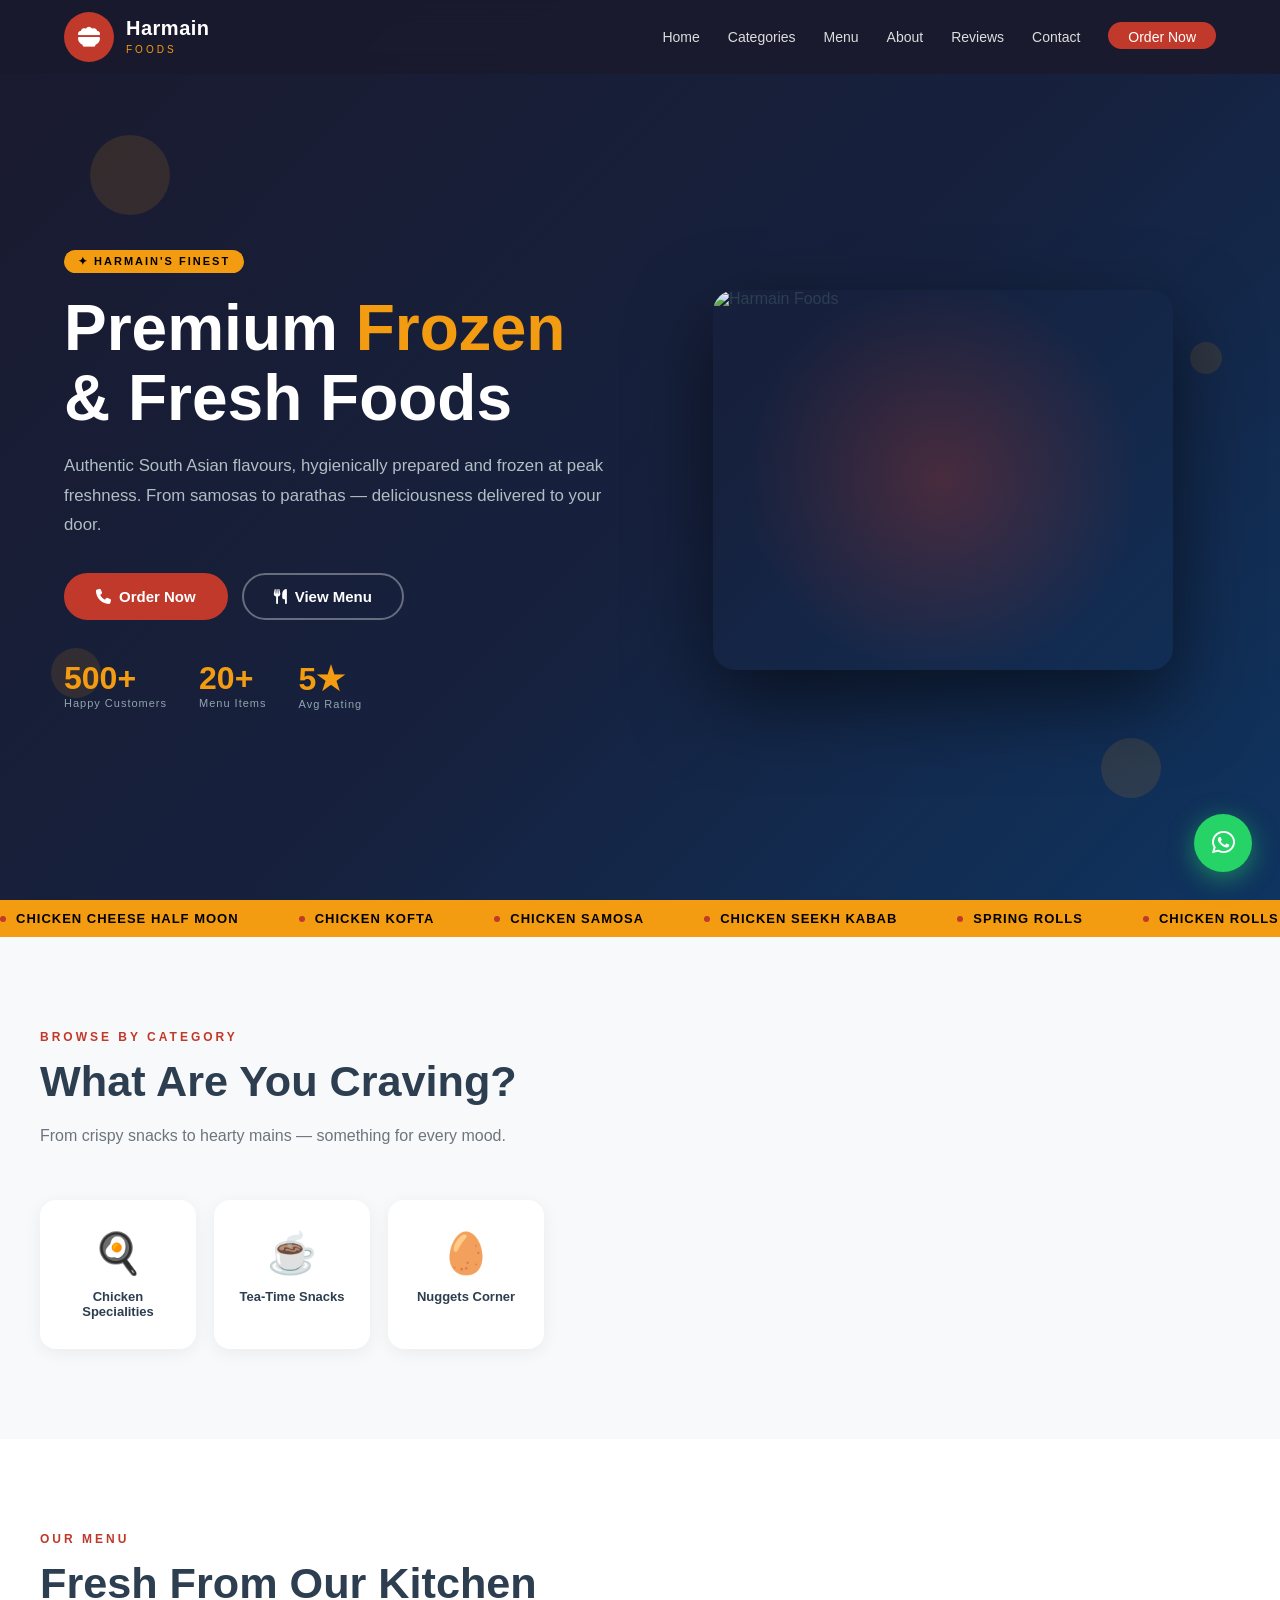
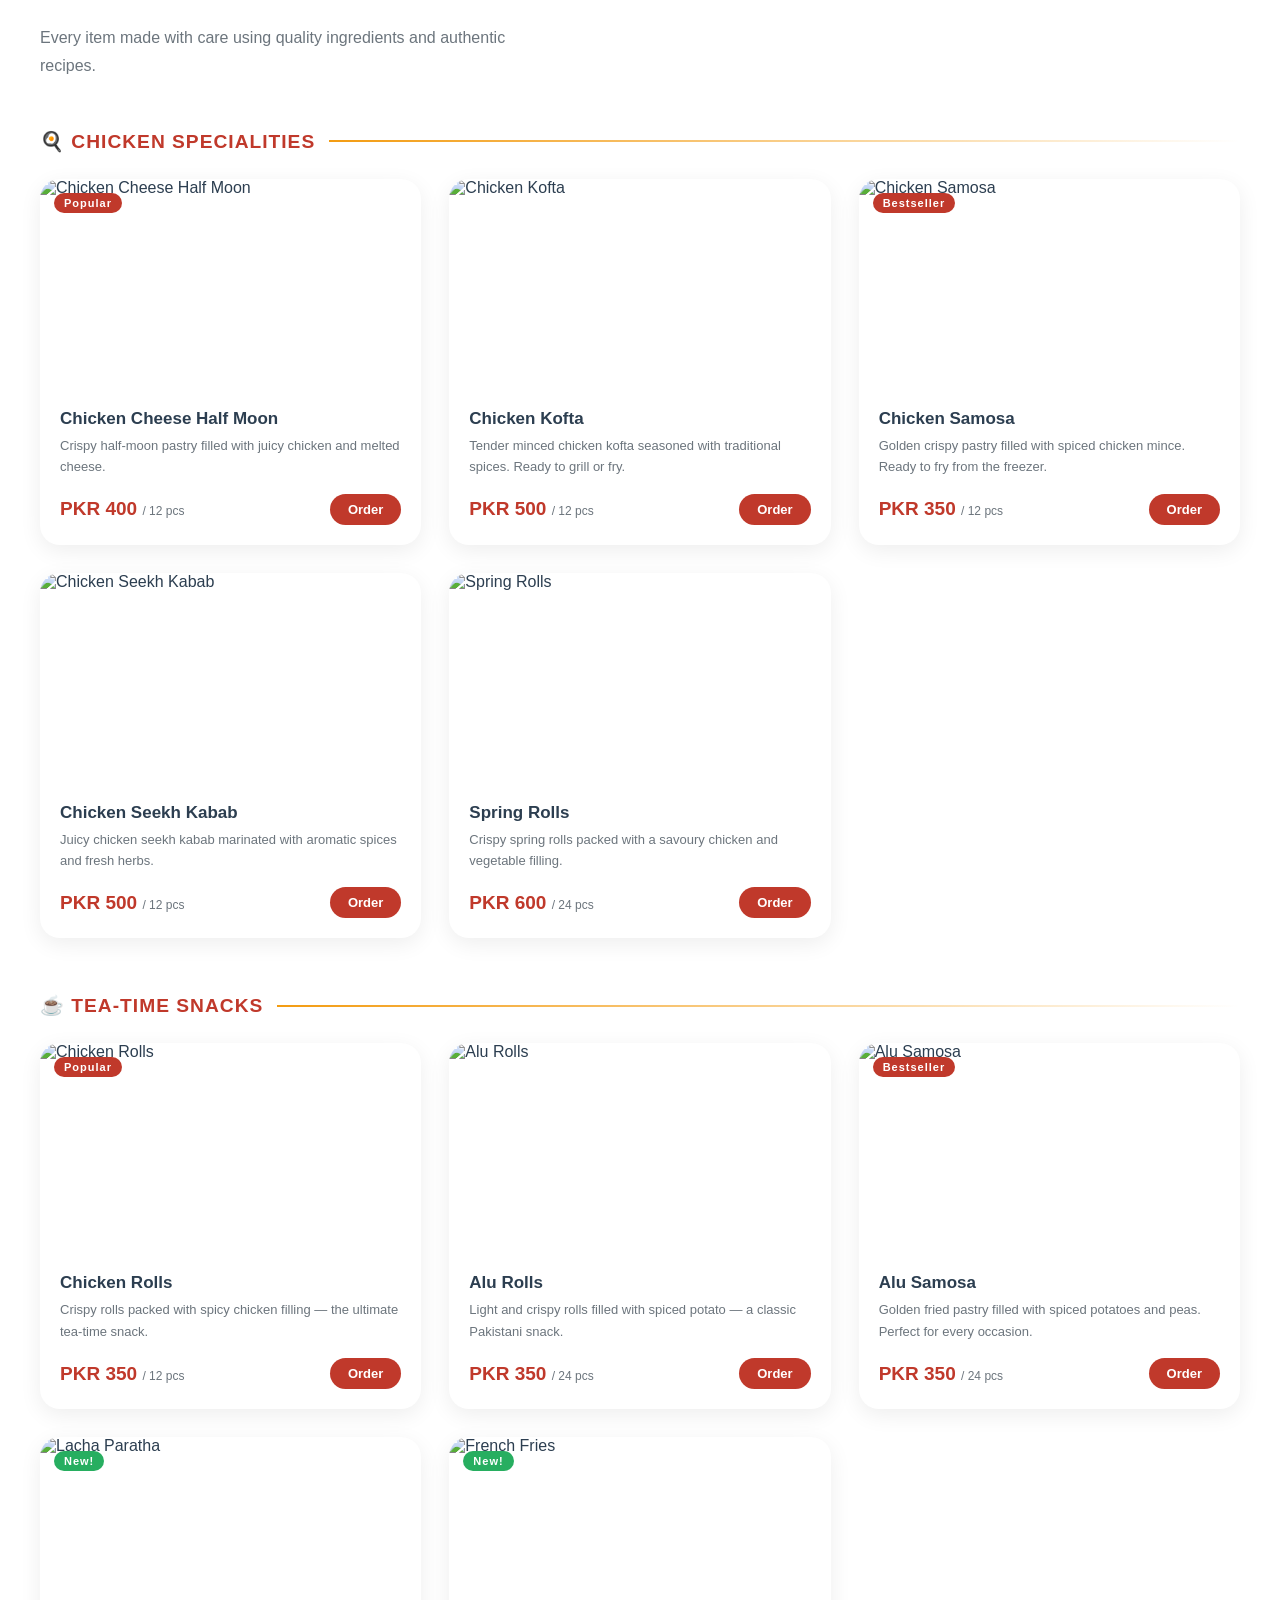
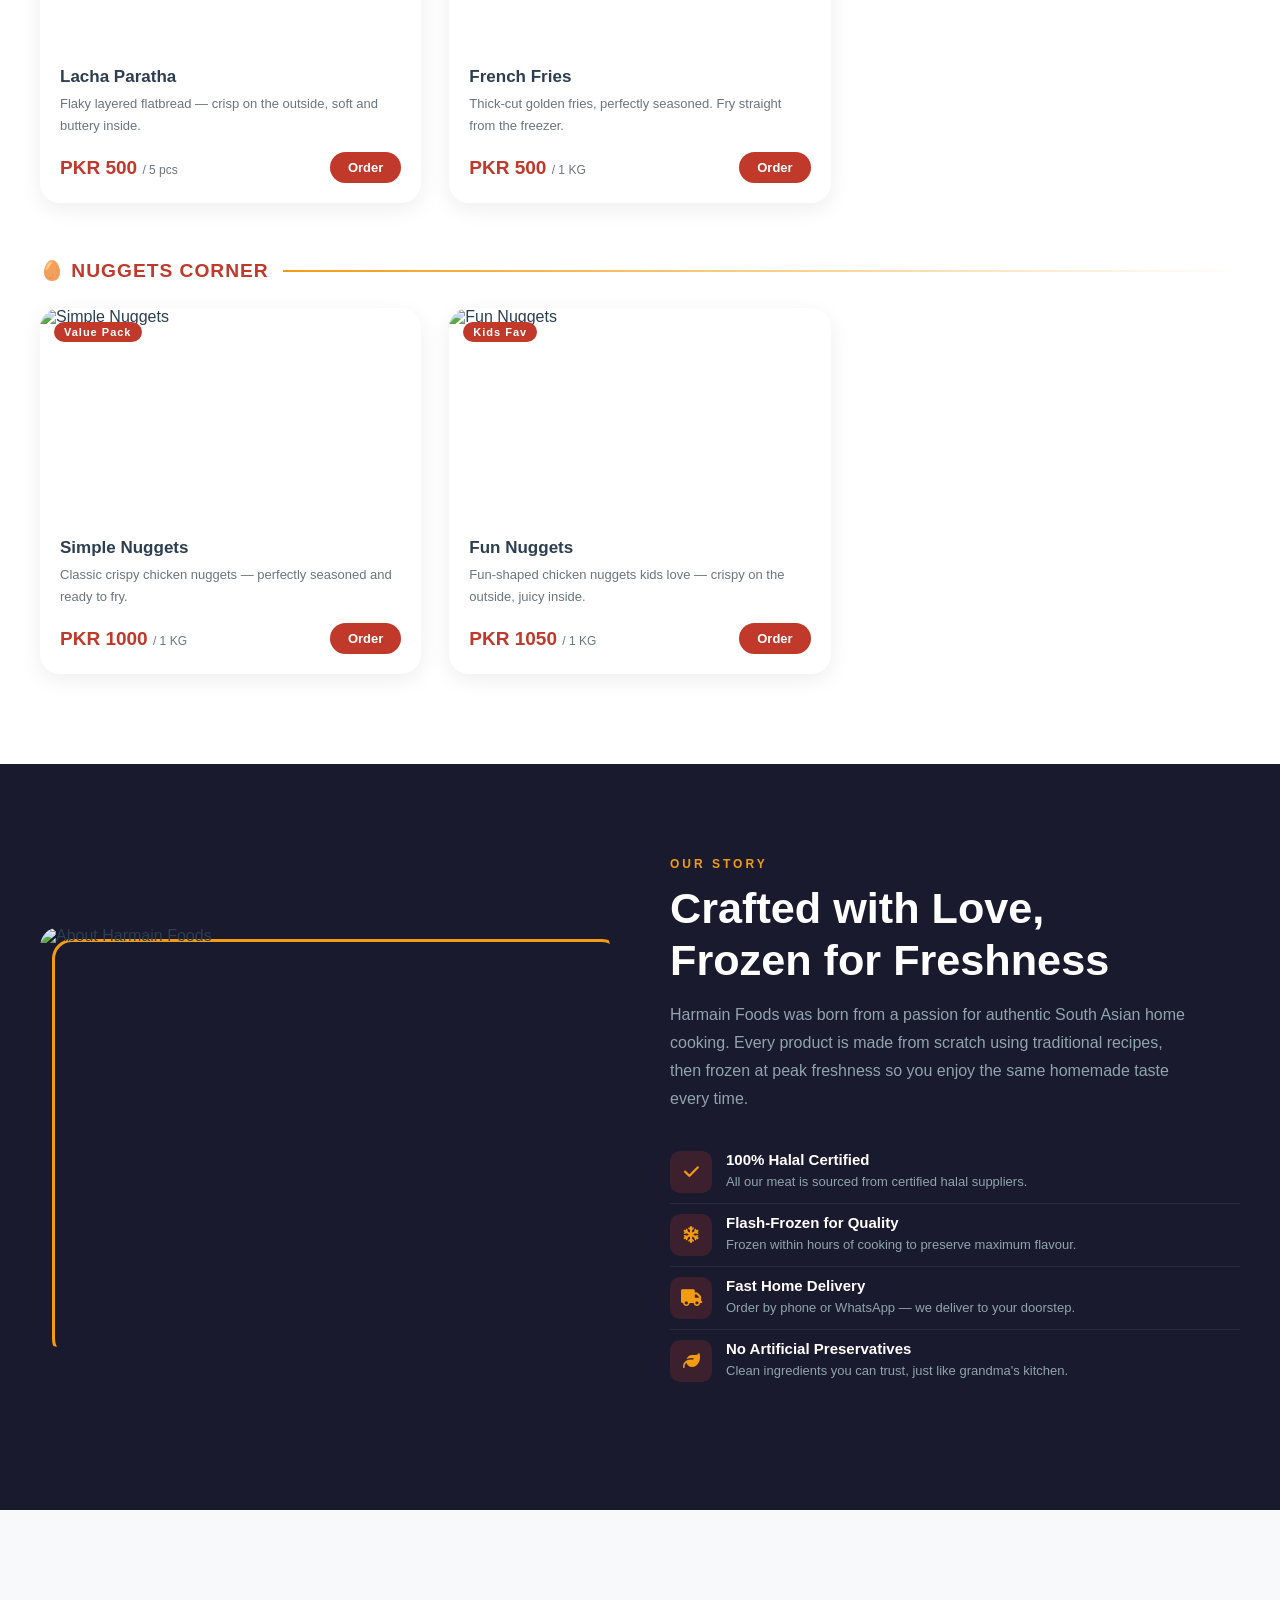
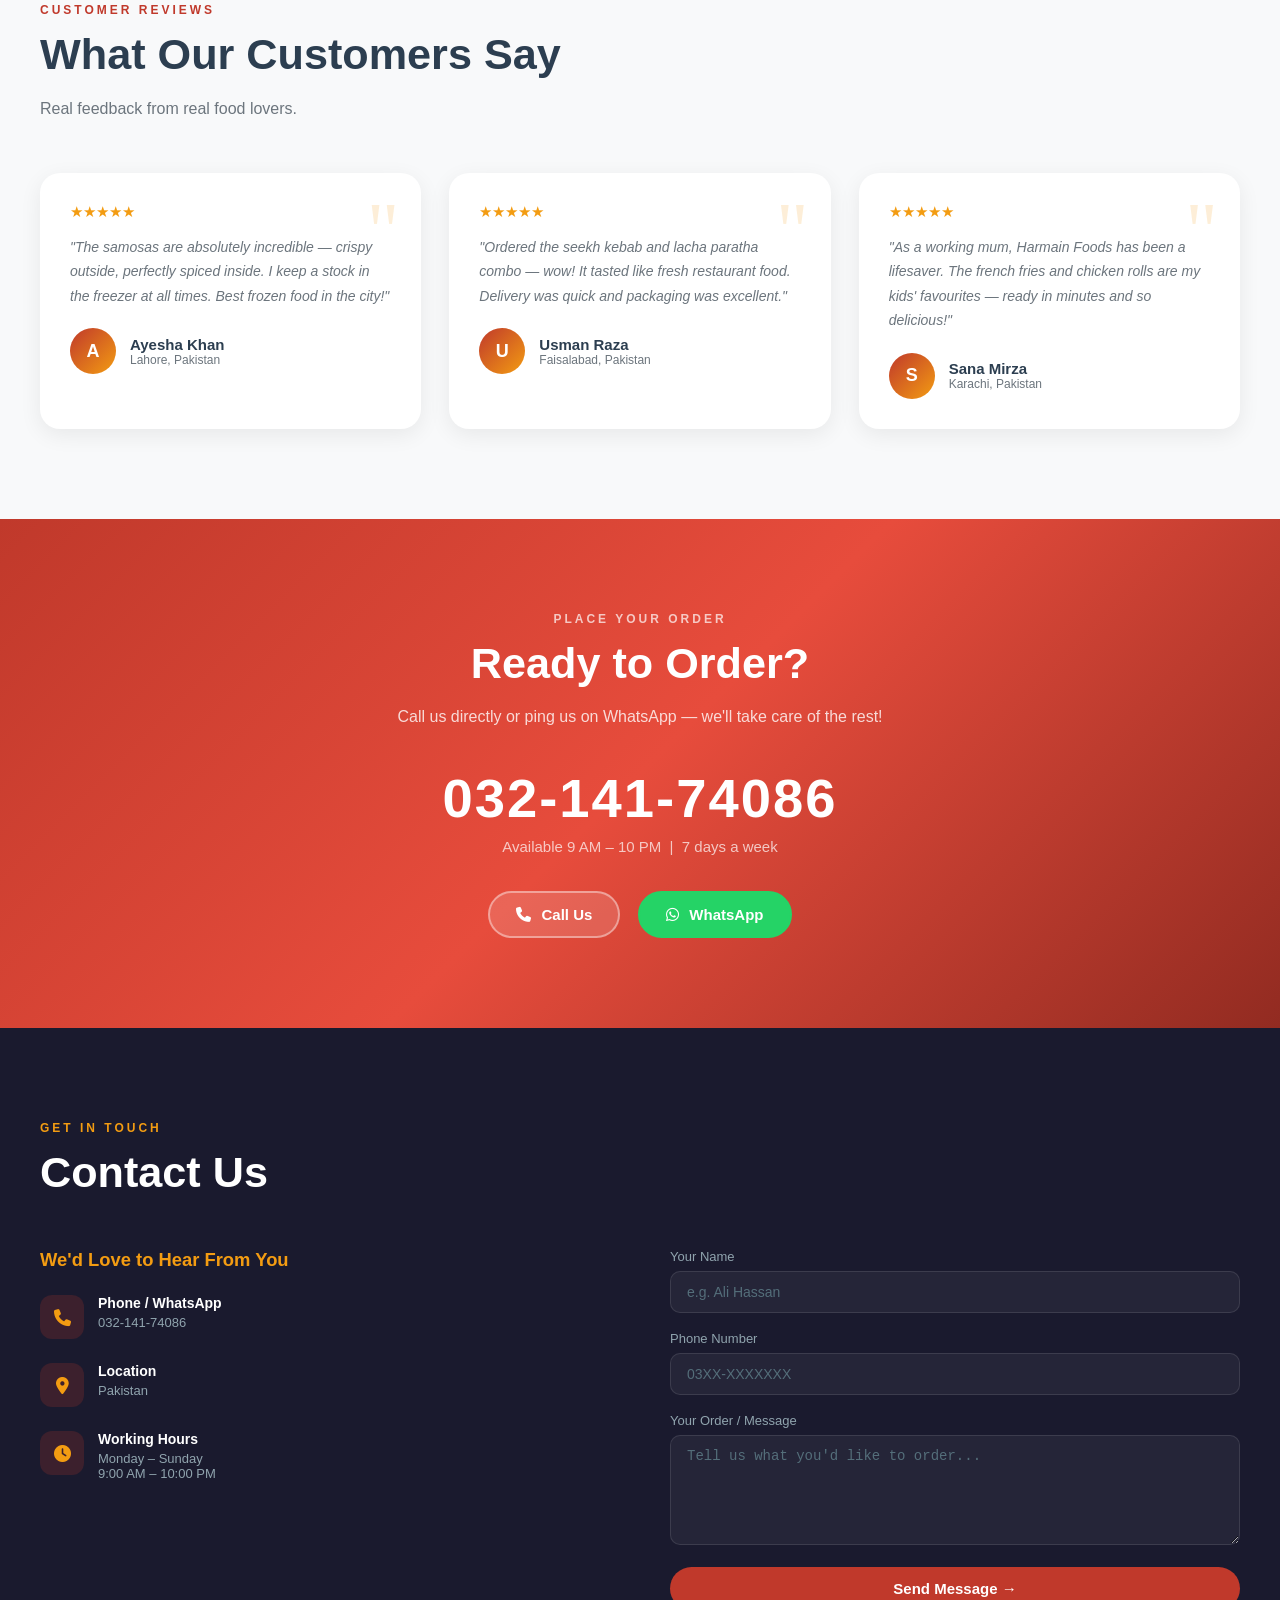
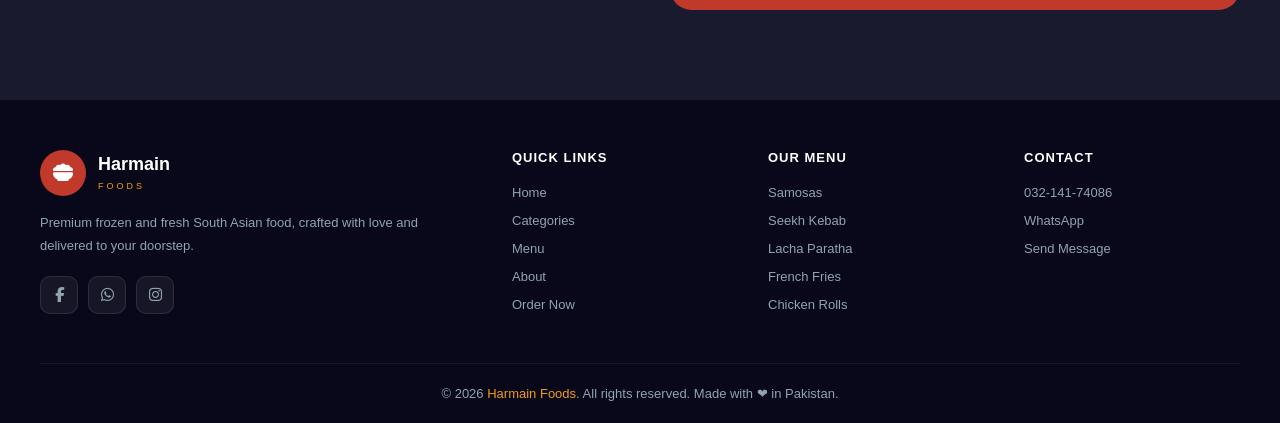
==== index-standalone.html @ 0fadd717 "Update images for Simple Nuggets, Fun Nuggets, and Lacha Paratha Each item now has a distinct photo;" ====
<!DOCTYPE html>
<html lang="en">
<head>
  <meta charset="UTF-8" />
  <meta name="viewport" content="width=device-width, initial-scale=1.0" />
  <title>Harmain Foods – Frozen &amp; Fresh Delights</title>
  <link rel="stylesheet" href="https://cdnjs.cloudflare.com/ajax/libs/font-awesome/6.5.0/css/all.min.css" />
  <style>
    :root {
      --red:    #c0392b;
      --red-dk: #922b21;
      --gold:   #f39c12;
      --dark:   #1a1a2e;
      --light:  #f8f9fa;
      --text:   #2c3e50;
      --muted:  #6c757d;
    }
    *, *::before, *::after { box-sizing: border-box; margin: 0; padding: 0; }
    html { scroll-behavior: smooth; }
    body { font-family: 'Segoe UI', Arial, sans-serif; color: var(--text); background: #fff; }
    img  { max-width: 100%; display: block; }
    a    { text-decoration: none; transition: color .3s; }

    /* NAVBAR */
    .navbar {
      position: fixed; top: 0; left: 0; width: 100%; z-index: 1000;
      background: rgba(26,26,46,.97); backdrop-filter: blur(10px);
      padding: 12px 0; transition: box-shadow .4s;
    }
    .navbar.scrolled { box-shadow: 0 4px 20px rgba(0,0,0,.5); }
    .navbar-inner {
      max-width: 1200px; margin: 0 auto;
      display: flex; align-items: center; justify-content: space-between; padding: 0 24px;
    }
    .nav-logo { display:flex; align-items:center; gap:12px; }
    .nav-logo-icon {
      width:50px; height:50px; background:var(--red); border-radius:50%;
      display:flex; align-items:center; justify-content:center;
      font-size:22px; color:#fff; flex-shrink:0;
    }
    .nav-logo-text { line-height:1.1; }
    .nav-logo-text strong { display:block; font-size:20px; font-weight:900; color:#fff; letter-spacing:.5px; }
    .nav-logo-text span   { font-size:10px; color:var(--gold); letter-spacing:3px; text-transform:uppercase; }
    .nav-links { display:flex; gap:28px; list-style:none; }
    .nav-links a { color:#ddd; font-size:14px; font-weight:500; padding-bottom:4px; border-bottom:2px solid transparent; }
    .nav-links a:hover { color:var(--gold); border-color:var(--gold); }
    .nav-cta { background:var(--red)!important; color:#fff!important; padding:7px 20px; border-radius:25px; border-bottom:none!important; }
    .nav-cta:hover { background:var(--red-dk)!important; }
    .nav-toggle { display:none; background:none; border:none; cursor:pointer; }
    .nav-toggle span { display:block; width:26px; height:3px; background:#fff; margin:5px 0; border-radius:2px; }

    /* HERO */
    .hero {
      min-height:100vh;
      background:linear-gradient(135deg,#1a1a2e 0%,#16213e 55%,#0f3460 100%);
      display:flex; align-items:center; position:relative; overflow:hidden;
    }
    .hero-bg {
      position:absolute; inset:0;
      background:url('https://images.unsplash.com/photo-1567620905732-2d1ec7ab7445?w=1600') center/cover no-repeat;
      opacity:.08;
    }
    .particle {
      position:absolute; border-radius:50%; background:var(--gold); opacity:.12;
      animation:float 6s ease-in-out infinite;
    }
    @keyframes float { 0%,100%{transform:translateY(0) scale(1)} 50%{transform:translateY(-28px) scale(1.1)} }
    .hero-content {
      max-width:1200px; margin:0 auto; padding:130px 24px 70px;
      display:grid; grid-template-columns:1fr 1fr; gap:60px; align-items:center;
      position:relative; z-index:1;
    }
    .hero-badge {
      display:inline-block; background:var(--gold); color:#000;
      font-size:11px; font-weight:800; letter-spacing:2px;
      padding:5px 14px; border-radius:20px; margin-bottom:20px; text-transform:uppercase;
    }
    .hero-title { font-size:clamp(2.4rem,5vw,4rem); font-weight:900; line-height:1.1; color:#fff; margin-bottom:18px; }
    .hero-title span { color:var(--gold); }
    .hero-sub  { font-size:1.05rem; color:#b0bec5; line-height:1.75; margin-bottom:34px; }
    .hero-actions { display:flex; gap:14px; flex-wrap:wrap; }
    .btn-red {
      background:var(--red); color:#fff; padding:13px 30px; border-radius:50px;
      font-size:15px; font-weight:700; border:2px solid var(--red);
      display:inline-flex; align-items:center; gap:8px;
      transition:background .3s,transform .2s,box-shadow .3s;
    }
    .btn-red:hover { background:var(--red-dk); border-color:var(--red-dk); transform:translateY(-2px); box-shadow:0 8px 24px rgba(192,57,43,.4); color:#fff; }
    .btn-outline {
      background:transparent; color:#fff; padding:13px 30px; border-radius:50px;
      font-size:15px; font-weight:700; border:2px solid rgba(255,255,255,.35);
      display:inline-flex; align-items:center; gap:8px;
      transition:border-color .3s,background .3s,transform .2s;
    }
    .btn-outline:hover { border-color:var(--gold); color:var(--gold); background:rgba(243,156,18,.08); transform:translateY(-2px); }
    .hero-stats { display:flex; gap:32px; margin-top:40px; }
    .stat-num   { font-size:2rem; font-weight:900; color:var(--gold); }
    .stat-label { font-size:11px; color:#90a4ae; letter-spacing:1px; }
    .hero-img-wrap { position:relative; display:flex; align-items:center; justify-content:center; }
    .hero-img-wrap::before {
      content:''; position:absolute; width:400px; height:400px; border-radius:50%;
      background:radial-gradient(circle,rgba(192,57,43,.3) 0%,transparent 70%);
    }
    .hero-img {
      width:100%; max-width:460px; border-radius:22px;
      box-shadow:0 30px 80px rgba(0,0,0,.55);
      animation:heroFloat 4s ease-in-out infinite; object-fit:cover; height:380px;
    }
    @keyframes heroFloat { 0%,100%{transform:translateY(0)} 50%{transform:translateY(-14px)} }

    /* TICKER */
    .ticker { background:var(--gold); overflow:hidden; padding:11px 0; }
    .ticker-track {
      display:flex; gap:60px; white-space:nowrap;
      animation:ticker 24s linear infinite;
    }
    @keyframes ticker { from{transform:translateX(0)} to{transform:translateX(-50%)} }
    .ticker-item { font-size:13px; font-weight:800; color:#000; letter-spacing:1px; text-transform:uppercase; display:flex; align-items:center; gap:10px; }
    .ticker-dot  { width:6px; height:6px; background:var(--red); border-radius:50%; flex-shrink:0; }

    /* SECTIONS */
    section { padding:90px 24px; }
    .section-inner { max-width:1200px; margin:0 auto; }
    .section-tag {
      display:inline-block; color:var(--red); font-size:12px; font-weight:800;
      letter-spacing:3px; text-transform:uppercase; margin-bottom:12px;
    }
    .section-title { font-size:clamp(1.8rem,4vw,2.7rem); font-weight:900; color:var(--text); margin-bottom:14px; line-height:1.2; }
    .section-desc  { font-size:1rem; color:var(--muted); max-width:520px; line-height:1.75; }
    .section-header { margin-bottom:50px; }

    /* CATEGORIES */
    #categories { background:var(--light); }
    .cat-grid { display:grid; grid-template-columns:repeat(auto-fill,minmax(150px,1fr)); gap:18px; }
    .cat-card {
      background:#fff; border-radius:16px; padding:28px 14px; text-align:center; cursor:pointer;
      box-shadow:0 4px 18px rgba(0,0,0,.06); transition:transform .3s,box-shadow .3s,border-color .3s;
      border:2px solid transparent;
    }
    .cat-card:hover { transform:translateY(-6px); box-shadow:0 14px 36px rgba(0,0,0,.12); border-color:var(--gold); }
    .cat-icon { font-size:2.5rem; margin-bottom:12px; display:block; }
    .cat-name { font-size:13px; font-weight:700; color:var(--text); }

    /* MENU */
    .menu-grid { display:grid; grid-template-columns:repeat(auto-fill,minmax(280px,1fr)); gap:28px; }
    .menu-card {
      background:#fff; border-radius:20px; overflow:hidden;
      box-shadow:0 6px 22px rgba(0,0,0,.07); transition:transform .3s,box-shadow .3s;
    }
    .menu-card:hover { transform:translateY(-8px); box-shadow:0 22px 52px rgba(0,0,0,.14); }
    .menu-img-wrap { position:relative; overflow:hidden; height:210px; }
    .menu-img-wrap img { width:100%; height:100%; object-fit:cover; transition:transform .5s; }
    .menu-card:hover .menu-img-wrap img { transform:scale(1.08); }
    .menu-badge {
      position:absolute; top:14px; left:14px; background:var(--red); color:#fff;
      font-size:11px; font-weight:800; padding:4px 10px; border-radius:20px; letter-spacing:1px;
    }
    .menu-badge.new { background:#27ae60; }
    .menu-body { padding:20px; }
    .menu-name  { font-size:17px; font-weight:800; color:var(--text); margin-bottom:6px; }
    .menu-desc  { font-size:13px; color:var(--muted); line-height:1.65; margin-bottom:16px; }
    .menu-footer { display:flex; align-items:center; justify-content:space-between; }
    .menu-price { font-size:19px; font-weight:900; color:var(--red); }
    .menu-price span { font-size:12px; font-weight:400; color:var(--muted); }
    .btn-order {
      background:var(--red); color:#fff; border:none;
      padding:8px 18px; border-radius:25px; font-size:13px; font-weight:700;
      cursor:pointer; transition:background .3s;
    }
    .btn-order:hover { background:var(--red-dk); }

    /* ABOUT */
    #about { background:var(--dark); }
    #about .section-tag  { color:var(--gold); }
    #about .section-title { color:#fff; }
    #about .section-desc  { color:#90a4ae; }
    .about-grid { display:grid; grid-template-columns:1fr 1fr; gap:60px; align-items:center; }
    .about-img { border-radius:20px; overflow:hidden; position:relative; }
    .about-img img { width:100%; height:420px; object-fit:cover; }
    .about-img::after {
      content:''; position:absolute; inset:0;
      border:3px solid var(--gold); border-radius:20px;
      transform:translate(12px,12px); z-index:-1;
    }
    .feature-list { list-style:none; margin:28px 0; }
    .feature-list li {
      display:flex; align-items:flex-start; gap:14px;
      padding:10px 0; border-bottom:1px solid rgba(255,255,255,.07);
    }
    .feature-list li:last-child { border-bottom:none; }
    .feature-icon {
      width:42px; height:42px; border-radius:10px;
      background:rgba(192,57,43,.2); display:flex; align-items:center;
      justify-content:center; color:var(--gold); font-size:17px; flex-shrink:0;
    }
    .feature-text h4 { font-size:15px; font-weight:700; color:#fff; margin-bottom:4px; }
    .feature-text p  { font-size:13px; color:#90a4ae; line-height:1.6; }

    /* TESTIMONIALS */
    #testimonials { background:var(--light); }
    .testi-grid { display:grid; grid-template-columns:repeat(auto-fill,minmax(290px,1fr)); gap:28px; }
    .testi-card {
      background:#fff; border-radius:20px; padding:30px;
      box-shadow:0 6px 22px rgba(0,0,0,.07); position:relative;
    }
    .testi-card::before {
      content:'"'; position:absolute; top:18px; right:22px;
      font-size:80px; color:var(--gold); opacity:.16; line-height:1; font-family:Georgia,serif;
    }
    .testi-stars { color:var(--gold); font-size:15px; margin-bottom:14px; }
    .testi-text  { font-size:14px; color:var(--muted); line-height:1.75; margin-bottom:20px; font-style:italic; }
    .testi-author { display:flex; align-items:center; gap:14px; }
    .testi-avatar {
      width:46px; height:46px; border-radius:50%;
      background:linear-gradient(135deg,var(--red),var(--gold));
      display:flex; align-items:center; justify-content:center;
      color:#fff; font-size:18px; font-weight:800; flex-shrink:0;
    }
    .testi-name { font-size:15px; font-weight:700; color:var(--text); }
    .testi-role { font-size:12px; color:var(--muted); }

    /* ORDER */
    #order {
      background:linear-gradient(135deg,var(--red) 0%,#e74c3c 50%,var(--red-dk) 100%);
      text-align:center;
    }
    #order .section-tag   { color:rgba(255,255,255,.7); }
    #order .section-title { color:#fff; }
    #order .section-desc  { color:rgba(255,255,255,.8); margin:0 auto 36px; }
    .order-phone { font-size:clamp(2rem,5vw,3.4rem); font-weight:900; color:#fff; letter-spacing:2px; margin-bottom:8px; }
    .order-phone a { color:#fff; }
    .order-phone a:hover { color:var(--gold); }
    .order-sub  { color:rgba(255,255,255,.7); margin-bottom:36px; font-size:15px; }
    .order-channels { display:flex; gap:18px; justify-content:center; flex-wrap:wrap; }
    .order-btn {
      display:inline-flex; align-items:center; gap:10px;
      background:rgba(255,255,255,.14); border:2px solid rgba(255,255,255,.4);
      color:#fff; padding:13px 26px; border-radius:50px;
      font-size:15px; font-weight:700; transition:background .3s,border-color .3s;
    }
    .order-btn:hover { background:rgba(255,255,255,.24); border-color:#fff; color:#fff; }
    .order-btn.whatsapp { background:#25d366; border-color:#25d366; }
    .order-btn.whatsapp:hover { background:#1da851; border-color:#1da851; color:#fff; }

    /* CONTACT */
    #contact { background:var(--dark); }
    #contact .section-tag   { color:var(--gold); }
    #contact .section-title { color:#fff; }
    .contact-grid { display:grid; grid-template-columns:1fr 1fr; gap:60px; }
    .contact-info h3 { font-size:1.15rem; font-weight:700; color:var(--gold); margin-bottom:24px; }
    .contact-item  { display:flex; align-items:flex-start; gap:14px; margin-bottom:24px; }
    .contact-icon  {
      width:44px; height:44px; border-radius:12px;
      background:rgba(192,57,43,.2); display:flex; align-items:center;
      justify-content:center; color:var(--gold); font-size:17px; flex-shrink:0;
    }
    .contact-text h4 { font-size:14px; font-weight:700; color:#fff; margin-bottom:4px; }
    .contact-text p  { font-size:13px; color:#90a4ae; }
    .contact-text a  { color:#90a4ae; }
    .contact-text a:hover { color:var(--gold); }
    .form-group  { margin-bottom:18px; }
    .form-group label { display:block; font-size:13px; color:#90a4ae; margin-bottom:7px; }
    .form-ctrl {
      width:100%; padding:12px 16px; border-radius:10px;
      background:rgba(255,255,255,.05); border:1px solid rgba(255,255,255,.1);
      color:#fff; font-size:14px; outline:none; transition:border-color .3s,background .3s;
    }
    .form-ctrl:focus { border-color:var(--gold); background:rgba(255,255,255,.08); }
    .form-ctrl::placeholder { color:#546e7a; }
    textarea.form-ctrl { resize:vertical; min-height:110px; }
    .btn-submit {
      background:var(--red); color:#fff; border:none;
      padding:13px 36px; border-radius:50px; font-size:15px; font-weight:800;
      cursor:pointer; transition:background .3s,transform .2s; width:100%;
    }
    .btn-submit:hover { background:var(--red-dk); transform:translateY(-2px); }

    /* FOOTER */
    footer { background:#08081a; color:#90a4ae; padding:50px 24px 22px; }
    .footer-inner { max-width:1200px; margin:0 auto; }
    .footer-grid  { display:grid; grid-template-columns:2fr 1fr 1fr 1fr; gap:40px; margin-bottom:40px; }
    .footer-brand-logo { display:flex; align-items:center; gap:12px; margin-bottom:16px; }
    .footer-brand-logo .logo-icon { width:46px; height:46px; background:var(--red); border-radius:50%; display:flex; align-items:center; justify-content:center; font-size:20px; color:#fff; flex-shrink:0; }
    .footer-brand-logo .logo-text strong { display:block; font-size:18px; font-weight:900; color:#fff; }
    .footer-brand-logo .logo-text span   { font-size:9px; color:var(--gold); letter-spacing:3px; text-transform:uppercase; }
    .footer-brand p { font-size:13px; line-height:1.75; margin-bottom:18px; }
    .social-links { display:flex; gap:10px; }
    .social-link {
      width:38px; height:38px; border-radius:10px;
      background:rgba(255,255,255,.06); border:1px solid rgba(255,255,255,.1);
      display:flex; align-items:center; justify-content:center;
      color:#90a4ae; font-size:15px; transition:background .3s,color .3s,border-color .3s;
    }
    .social-link:hover { background:var(--red); color:#fff; border-color:var(--red); }
    .footer-col h4 { font-size:13px; font-weight:800; color:#fff; margin-bottom:18px; text-transform:uppercase; letter-spacing:1px; }
    .footer-col ul { list-style:none; }
    .footer-col ul li { margin-bottom:10px; }
    .footer-col ul li a { font-size:13px; color:#90a4ae; transition:color .3s; }
    .footer-col ul li a:hover { color:var(--gold); }
    .footer-bottom { border-top:1px solid rgba(255,255,255,.06); padding-top:22px; text-align:center; font-size:13px; }
    .footer-bottom span { color:var(--gold); }

    /* FLOAT BUTTON */
    .float-wa {
      position:fixed; bottom:28px; right:28px; z-index:999;
      width:58px; height:58px; border-radius:50%;
      background:#25d366; color:#fff; font-size:26px;
      display:flex; align-items:center; justify-content:center;
      box-shadow:0 6px 24px rgba(37,211,102,.5); animation:pulse 2s infinite; transition:transform .3s;
    }
    .float-wa:hover { transform:scale(1.12); color:#fff; }
    @keyframes pulse {
      0%  { box-shadow:0 0 0 0 rgba(37,211,102,.5); }
      70% { box-shadow:0 0 0 16px rgba(37,211,102,0); }
      100%{ box-shadow:0 0 0 0 rgba(37,211,102,0); }
    }

    /* MENU CATEGORIES */
    .menu-category { margin-bottom: 56px; }
    .menu-category:last-child { margin-bottom: 0; }
    .menu-cat-title {
      font-size: 1.2rem; font-weight: 800; color: var(--red);
      margin-bottom: 26px; display: flex; align-items: center; gap: 14px;
      text-transform: uppercase; letter-spacing: 1px;
    }
    .menu-cat-title::after {
      content: ''; flex: 1; height: 2px;
      background: linear-gradient(to right, var(--gold), transparent);
    }

    /* RESPONSIVE */
    @media(max-width:900px){
      .hero-content  { grid-template-columns:1fr; text-align:center; }
      .hero-img-wrap { order:-1; }
      .hero-actions  { justify-content:center; }
      .hero-stats    { justify-content:center; }
      .about-grid    { grid-template-columns:1fr; }
      .contact-grid  { grid-template-columns:1fr; }
      .footer-grid   { grid-template-columns:1fr 1fr; }
    }
    @media(max-width:600px){
      .nav-links { display:none; flex-direction:column; position:absolute; top:76px; left:0;
                   width:100%; background:rgba(26,26,46,.98); padding:20px; gap:16px; }
      .nav-links.open { display:flex; }
      .nav-toggle { display:block; }
      .footer-grid { grid-template-columns:1fr; }
    }
  </style>
</head>
<body>

<!-- NAVBAR -->
<nav class="navbar" id="navbar">
  <div class="navbar-inner">
    <a href="#home" class="nav-logo">
      <div class="nav-logo-icon"><i class="fa-solid fa-bowl-food"></i></div>
      <div class="nav-logo-text">
        <strong>Harmain</strong>
        <span>Foods</span>
      </div>
    </a>
    <ul class="nav-links" id="navLinks">
      <li><a href="#home">Home</a></li>
      <li><a href="#categories">Categories</a></li>
      <li><a href="#menu">Menu</a></li>
      <li><a href="#about">About</a></li>
      <li><a href="#testimonials">Reviews</a></li>
      <li><a href="#contact">Contact</a></li>
      <li><a href="#order" class="nav-cta">Order Now</a></li>
    </ul>
    <button class="nav-toggle" id="navToggle" aria-label="Toggle menu">
      <span></span><span></span><span></span>
    </button>
  </div>
</nav>

<!-- HERO -->
<section id="home" class="hero">
  <div class="hero-bg"></div>
  <div class="particle" style="width:80px;height:80px;top:15%;left:7%;animation-delay:0s"></div>
  <div class="particle" style="width:50px;height:50px;top:72%;left:4%;animation-delay:1.5s"></div>
  <div class="particle" style="width:32px;height:32px;top:38%;left:93%;animation-delay:2.5s"></div>
  <div class="particle" style="width:60px;height:60px;top:82%;left:86%;animation-delay:1s"></div>
  <div class="hero-content">
    <div>
      <div class="hero-badge">&#10022; Harmain's Finest</div>
      <h1 class="hero-title">Premium <span>Frozen</span><br>&amp; Fresh Foods</h1>
      <p class="hero-sub">Authentic South Asian flavours, hygienically prepared and frozen at peak freshness. From samosas to parathas — deliciousness delivered to your door.</p>
      <div class="hero-actions">
        <a href="#order" class="btn-red"><i class="fa-solid fa-phone"></i> Order Now</a>
        <a href="#menu"  class="btn-outline"><i class="fa-solid fa-utensils"></i> View Menu</a>
      </div>
      <div class="hero-stats">
        <div><div class="stat-num">500+</div><div class="stat-label">Happy Customers</div></div>
        <div><div class="stat-num">20+</div><div class="stat-label">Menu Items</div></div>
        <div><div class="stat-num">5&#9733;</div><div class="stat-label">Avg Rating</div></div>
      </div>
    </div>
    <div class="hero-img-wrap">
      <img class="hero-img"
           src="https://images.unsplash.com/photo-1565557623262-b51c2513a641?w=800&q=80"
           alt="Harmain Foods" />
    </div>
  </div>
</section>

<!-- TICKER -->
<div class="ticker" aria-hidden="true">
  <div class="ticker-track">
    <span class="ticker-item"><span class="ticker-dot"></span>Chicken Cheese Half Moon</span>
    <span class="ticker-item"><span class="ticker-dot"></span>Chicken Kofta</span>
    <span class="ticker-item"><span class="ticker-dot"></span>Chicken Samosa</span>
    <span class="ticker-item"><span class="ticker-dot"></span>Chicken Seekh Kabab</span>
    <span class="ticker-item"><span class="ticker-dot"></span>Spring Rolls</span>
    <span class="ticker-item"><span class="ticker-dot"></span>Chicken Rolls</span>
    <span class="ticker-item"><span class="ticker-dot"></span>Alu Rolls</span>
    <span class="ticker-item"><span class="ticker-dot"></span>Alu Samosa</span>
    <span class="ticker-item"><span class="ticker-dot"></span>Lacha Paratha</span>
    <span class="ticker-item"><span class="ticker-dot"></span>French Fries</span>
    <span class="ticker-item"><span class="ticker-dot"></span>Simple Nuggets</span>
    <span class="ticker-item"><span class="ticker-dot"></span>Fun Nuggets</span>
    <span class="ticker-item"><span class="ticker-dot"></span>Chicken Cheese Half Moon</span>
    <span class="ticker-item"><span class="ticker-dot"></span>Chicken Kofta</span>
    <span class="ticker-item"><span class="ticker-dot"></span>Chicken Samosa</span>
    <span class="ticker-item"><span class="ticker-dot"></span>Chicken Seekh Kabab</span>
    <span class="ticker-item"><span class="ticker-dot"></span>Spring Rolls</span>
    <span class="ticker-item"><span class="ticker-dot"></span>Chicken Rolls</span>
    <span class="ticker-item"><span class="ticker-dot"></span>Alu Rolls</span>
    <span class="ticker-item"><span class="ticker-dot"></span>Alu Samosa</span>
    <span class="ticker-item"><span class="ticker-dot"></span>Lacha Paratha</span>
    <span class="ticker-item"><span class="ticker-dot"></span>French Fries</span>
    <span class="ticker-item"><span class="ticker-dot"></span>Simple Nuggets</span>
    <span class="ticker-item"><span class="ticker-dot"></span>Fun Nuggets</span>
  </div>
</div>

<!-- CATEGORIES -->
<section id="categories">
  <div class="section-inner">
    <div class="section-header">
      <span class="section-tag">Browse by Category</span>
      <h2 class="section-title">What Are You Craving?</h2>
      <p class="section-desc">From crispy snacks to hearty mains — something for every mood.</p>
    </div>
    <div class="cat-grid">
      <div class="cat-card"><span class="cat-icon">&#127859;</span><div class="cat-name">Chicken Specialities</div></div>
      <div class="cat-card"><span class="cat-icon">&#9749;</span><div class="cat-name">Tea-Time Snacks</div></div>
      <div class="cat-card"><span class="cat-icon">&#129370;</span><div class="cat-name">Nuggets Corner</div></div>
    </div>
  </div>
</section>

<!-- MENU -->
<section id="menu" style="background:#fff">
  <div class="section-inner">
    <div class="section-header">
      <span class="section-tag">Our Menu</span>
      <h2 class="section-title">Fresh From Our Kitchen</h2>
      <p class="section-desc">Every item made with care using quality ingredients and authentic recipes.</p>
    </div>
    <!-- CHICKEN SPECIALITIES -->
    <div class="menu-category">
      <h3 class="menu-cat-title">&#127859; Chicken Specialities</h3>
      <div class="menu-grid">
        <div class="menu-card">
          <div class="menu-img-wrap">
            <img src="https://images.unsplash.com/photo-1601050690597-df0568f70950?w=600&q=80" alt="Chicken Cheese Half Moon" loading="lazy"/>
            <span class="menu-badge">Popular</span>
          </div>
          <div class="menu-body">
            <div class="menu-name">Chicken Cheese Half Moon</div>
            <div class="menu-desc">Crispy half-moon pastry filled with juicy chicken and melted cheese.</div>
            <div class="menu-footer">
              <div class="menu-price">PKR 400 <span>/ 12 pcs</span></div>
              <button class="btn-order" onclick="document.getElementById('order').scrollIntoView({behavior:'smooth'})">Order</button>
            </div>
          </div>
        </div>
        <div class="menu-card">
          <div class="menu-img-wrap">
            <img src="https://images.unsplash.com/photo-1603360946369-dc9bb6258143?w=600&q=80" alt="Chicken Kofta" loading="lazy"/>
          </div>
          <div class="menu-body">
            <div class="menu-name">Chicken Kofta</div>
            <div class="menu-desc">Tender minced chicken kofta seasoned with traditional spices. Ready to grill or fry.</div>
            <div class="menu-footer">
              <div class="menu-price">PKR 500 <span>/ 12 pcs</span></div>
              <button class="btn-order" onclick="document.getElementById('order').scrollIntoView({behavior:'smooth'})">Order</button>
            </div>
          </div>
        </div>
        <div class="menu-card">
          <div class="menu-img-wrap">
            <img src="https://images.unsplash.com/photo-1601050690597-df0568f70950?w=600&q=80" alt="Chicken Samosa" loading="lazy"/>
            <span class="menu-badge">Bestseller</span>
          </div>
          <div class="menu-body">
            <div class="menu-name">Chicken Samosa</div>
            <div class="menu-desc">Golden crispy pastry filled with spiced chicken mince. Ready to fry from the freezer.</div>
            <div class="menu-footer">
              <div class="menu-price">PKR 350 <span>/ 12 pcs</span></div>
              <button class="btn-order" onclick="document.getElementById('order').scrollIntoView({behavior:'smooth'})">Order</button>
            </div>
          </div>
        </div>
        <div class="menu-card">
          <div class="menu-img-wrap">
            <img src="https://images.unsplash.com/photo-1603360946369-dc9bb6258143?w=600&q=80" alt="Chicken Seekh Kabab" loading="lazy"/>
          </div>
          <div class="menu-body">
            <div class="menu-name">Chicken Seekh Kabab</div>
            <div class="menu-desc">Juicy chicken seekh kabab marinated with aromatic spices and fresh herbs.</div>
            <div class="menu-footer">
              <div class="menu-price">PKR 500 <span>/ 12 pcs</span></div>
              <button class="btn-order" onclick="document.getElementById('order').scrollIntoView({behavior:'smooth'})">Order</button>
            </div>
          </div>
        </div>
        <div class="menu-card">
          <div class="menu-img-wrap">
            <img src="https://images.unsplash.com/photo-1626700051175-6818013e1d4f?w=600&q=80" alt="Spring Rolls" loading="lazy"/>
          </div>
          <div class="menu-body">
            <div class="menu-name">Spring Rolls</div>
            <div class="menu-desc">Crispy spring rolls packed with a savoury chicken and vegetable filling.</div>
            <div class="menu-footer">
              <div class="menu-price">PKR 600 <span>/ 24 pcs</span></div>
              <button class="btn-order" onclick="document.getElementById('order').scrollIntoView({behavior:'smooth'})">Order</button>
            </div>
          </div>
        </div>
      </div>
    </div>

    <!-- TEA-TIME SNACKS -->
    <div class="menu-category">
      <h3 class="menu-cat-title">&#9749; Tea-Time Snacks</h3>
      <div class="menu-grid">
        <div class="menu-card">
          <div class="menu-img-wrap">
            <img src="https://images.unsplash.com/photo-1626700051175-6818013e1d4f?w=600&q=80" alt="Chicken Rolls" loading="lazy"/>
            <span class="menu-badge">Popular</span>
          </div>
          <div class="menu-body">
            <div class="menu-name">Chicken Rolls</div>
            <div class="menu-desc">Crispy rolls packed with spicy chicken filling — the ultimate tea-time snack.</div>
            <div class="menu-footer">
              <div class="menu-price">PKR 350 <span>/ 12 pcs</span></div>
              <button class="btn-order" onclick="document.getElementById('order').scrollIntoView({behavior:'smooth'})">Order</button>
            </div>
          </div>
        </div>
        <div class="menu-card">
          <div class="menu-img-wrap">
            <img src="https://images.unsplash.com/photo-1601050690597-df0568f70950?w=600&q=80" alt="Alu Rolls" loading="lazy"/>
          </div>
          <div class="menu-body">
            <div class="menu-name">Alu Rolls</div>
            <div class="menu-desc">Light and crispy rolls filled with spiced potato — a classic Pakistani snack.</div>
            <div class="menu-footer">
              <div class="menu-price">PKR 350 <span>/ 24 pcs</span></div>
              <button class="btn-order" onclick="document.getElementById('order').scrollIntoView({behavior:'smooth'})">Order</button>
            </div>
          </div>
        </div>
        <div class="menu-card">
          <div class="menu-img-wrap">
            <img src="https://images.unsplash.com/photo-1601050690597-df0568f70950?w=600&q=80" alt="Alu Samosa" loading="lazy"/>
            <span class="menu-badge">Bestseller</span>
          </div>
          <div class="menu-body">
            <div class="menu-name">Alu Samosa</div>
            <div class="menu-desc">Golden fried pastry filled with spiced potatoes and peas. Perfect for every occasion.</div>
            <div class="menu-footer">
              <div class="menu-price">PKR 350 <span>/ 24 pcs</span></div>
              <button class="btn-order" onclick="document.getElementById('order').scrollIntoView({behavior:'smooth'})">Order</button>
            </div>
          </div>
        </div>
        <div class="menu-card">
          <div class="menu-img-wrap">
            <img src="https://images.unsplash.com/photo-1620921568790-c1cf8983db3e?w=600&q=80" alt="Lacha Paratha" loading="lazy"/>
            <span class="menu-badge new">New!</span>
          </div>
          <div class="menu-body">
            <div class="menu-name">Lacha Paratha</div>
            <div class="menu-desc">Flaky layered flatbread — crisp on the outside, soft and buttery inside.</div>
            <div class="menu-footer">
              <div class="menu-price">PKR 500 <span>/ 5 pcs</span></div>
              <button class="btn-order" onclick="document.getElementById('order').scrollIntoView({behavior:'smooth'})">Order</button>
            </div>
          </div>
        </div>
        <div class="menu-card">
          <div class="menu-img-wrap">
            <img src="https://images.unsplash.com/photo-1573080496219-bb080dd4f877?w=600&q=80" alt="French Fries" loading="lazy"/>
            <span class="menu-badge new">New!</span>
          </div>
          <div class="menu-body">
            <div class="menu-name">French Fries</div>
            <div class="menu-desc">Thick-cut golden fries, perfectly seasoned. Fry straight from the freezer.</div>
            <div class="menu-footer">
              <div class="menu-price">PKR 500 <span>/ 1 KG</span></div>
              <button class="btn-order" onclick="document.getElementById('order').scrollIntoView({behavior:'smooth'})">Order</button>
            </div>
          </div>
        </div>
      </div>
    </div>

    <!-- NUGGETS CORNER -->
    <div class="menu-category">
      <h3 class="menu-cat-title">&#129370; Nuggets Corner</h3>
      <div class="menu-grid">
        <div class="menu-card">
          <div class="menu-img-wrap">
            <img src="https://images.unsplash.com/photo-1562802378-063ec186a863?w=600&q=80" alt="Simple Nuggets" loading="lazy"/>
            <span class="menu-badge">Value Pack</span>
          </div>
          <div class="menu-body">
            <div class="menu-name">Simple Nuggets</div>
            <div class="menu-desc">Classic crispy chicken nuggets — perfectly seasoned and ready to fry.</div>
            <div class="menu-footer">
              <div class="menu-price">PKR 1000 <span>/ 1 KG</span></div>
              <button class="btn-order" onclick="document.getElementById('order').scrollIntoView({behavior:'smooth'})">Order</button>
            </div>
          </div>
        </div>
        <div class="menu-card">
          <div class="menu-img-wrap">
            <img src="https://images.unsplash.com/photo-1614346134254-c8c70e23d5a2?w=600&q=80" alt="Fun Nuggets" loading="lazy"/>
            <span class="menu-badge">Kids Fav</span>
          </div>
          <div class="menu-body">
            <div class="menu-name">Fun Nuggets</div>
            <div class="menu-desc">Fun-shaped chicken nuggets kids love — crispy on the outside, juicy inside.</div>
            <div class="menu-footer">
              <div class="menu-price">PKR 1050 <span>/ 1 KG</span></div>
              <button class="btn-order" onclick="document.getElementById('order').scrollIntoView({behavior:'smooth'})">Order</button>
            </div>
          </div>
        </div>
      </div>
    </div>
  </div>
</section>

<!-- ABOUT -->
<section id="about">
  <div class="section-inner">
    <div class="about-grid">
      <div class="about-img">
        <img src="https://images.unsplash.com/photo-1567620905732-2d1ec7ab7445?w=800&q=80" alt="About Harmain Foods"/>
      </div>
      <div>
        <span class="section-tag">Our Story</span>
        <h2 class="section-title">Crafted with Love,<br>Frozen for Freshness</h2>
        <p class="section-desc">
          Harmain Foods was born from a passion for authentic South Asian home cooking. Every product is made from scratch using traditional recipes, then frozen at peak freshness so you enjoy the same homemade taste every time.
        </p>
        <ul class="feature-list">
          <li>
            <div class="feature-icon"><i class="fa-solid fa-check"></i></div>
            <div class="feature-text"><h4>100% Halal Certified</h4><p>All our meat is sourced from certified halal suppliers.</p></div>
          </li>
          <li>
            <div class="feature-icon"><i class="fa-solid fa-snowflake"></i></div>
            <div class="feature-text"><h4>Flash-Frozen for Quality</h4><p>Frozen within hours of cooking to preserve maximum flavour.</p></div>
          </li>
          <li>
            <div class="feature-icon"><i class="fa-solid fa-truck"></i></div>
            <div class="feature-text"><h4>Fast Home Delivery</h4><p>Order by phone or WhatsApp — we deliver to your doorstep.</p></div>
          </li>
          <li>
            <div class="feature-icon"><i class="fa-solid fa-leaf"></i></div>
            <div class="feature-text"><h4>No Artificial Preservatives</h4><p>Clean ingredients you can trust, just like grandma's kitchen.</p></div>
          </li>
        </ul>
      </div>
    </div>
  </div>
</section>

<!-- TESTIMONIALS -->
<section id="testimonials">
  <div class="section-inner">
    <div class="section-header">
      <span class="section-tag">Customer Reviews</span>
      <h2 class="section-title">What Our Customers Say</h2>
      <p class="section-desc">Real feedback from real food lovers.</p>
    </div>
    <div class="testi-grid">
      <div class="testi-card">
        <div class="testi-stars">&#9733;&#9733;&#9733;&#9733;&#9733;</div>
        <p class="testi-text">"The samosas are absolutely incredible — crispy outside, perfectly spiced inside. I keep a stock in the freezer at all times. Best frozen food in the city!"</p>
        <div class="testi-author">
          <div class="testi-avatar">A</div>
          <div><div class="testi-name">Ayesha Khan</div><div class="testi-role">Lahore, Pakistan</div></div>
        </div>
      </div>
      <div class="testi-card">
        <div class="testi-stars">&#9733;&#9733;&#9733;&#9733;&#9733;</div>
        <p class="testi-text">"Ordered the seekh kebab and lacha paratha combo — wow! It tasted like fresh restaurant food. Delivery was quick and packaging was excellent."</p>
        <div class="testi-author">
          <div class="testi-avatar">U</div>
          <div><div class="testi-name">Usman Raza</div><div class="testi-role">Faisalabad, Pakistan</div></div>
        </div>
      </div>
      <div class="testi-card">
        <div class="testi-stars">&#9733;&#9733;&#9733;&#9733;&#9733;</div>
        <p class="testi-text">"As a working mum, Harmain Foods has been a lifesaver. The french fries and chicken rolls are my kids' favourites — ready in minutes and so delicious!"</p>
        <div class="testi-author">
          <div class="testi-avatar">S</div>
          <div><div class="testi-name">Sana Mirza</div><div class="testi-role">Karachi, Pakistan</div></div>
        </div>
      </div>
    </div>
  </div>
</section>

<!-- ORDER -->
<section id="order">
  <div class="section-inner">
    <span class="section-tag">Place Your Order</span>
    <h2 class="section-title">Ready to Order?</h2>
    <p class="section-desc">Call us directly or ping us on WhatsApp — we'll take care of the rest!</p>
    <div class="order-phone"><a href="tel:+923214174086">032-141-74086</a></div>
    <div class="order-sub">Available 9 AM – 10 PM &nbsp;|&nbsp; 7 days a week</div>
    <div class="order-channels">
      <a href="tel:+923214174086" class="order-btn"><i class="fa-solid fa-phone"></i> Call Us</a>
      <a href="https://wa.me/923214174086?text=Hi%20Harmain%20Foods%2C%20I'd%20like%20to%20place%20an%20order!"
         class="order-btn whatsapp" target="_blank" rel="noopener">
        <i class="fa-brands fa-whatsapp"></i> WhatsApp
      </a>
    </div>
  </div>
</section>

<!-- CONTACT -->
<section id="contact">
  <div class="section-inner">
    <div class="section-header">
      <span class="section-tag">Get In Touch</span>
      <h2 class="section-title">Contact Us</h2>
    </div>
    <div class="contact-grid">
      <div class="contact-info">
        <h3>We'd Love to Hear From You</h3>
        <div class="contact-item">
          <div class="contact-icon"><i class="fa-solid fa-phone"></i></div>
          <div class="contact-text"><h4>Phone / WhatsApp</h4><p><a href="tel:+923214174086">032-141-74086</a></p></div>
        </div>
        <div class="contact-item">
          <div class="contact-icon"><i class="fa-solid fa-location-dot"></i></div>
          <div class="contact-text"><h4>Location</h4><p>Pakistan</p></div>
        </div>
        <div class="contact-item">
          <div class="contact-icon"><i class="fa-solid fa-clock"></i></div>
          <div class="contact-text"><h4>Working Hours</h4><p>Monday – Sunday<br/>9:00 AM – 10:00 PM</p></div>
        </div>
      </div>
      <form onsubmit="handleForm(event)">
        <div class="form-group">
          <label>Your Name</label>
          <input type="text" class="form-ctrl" placeholder="e.g. Ali Hassan" required />
        </div>
        <div class="form-group">
          <label>Phone Number</label>
          <input type="tel" class="form-ctrl" placeholder="03XX-XXXXXXX" required />
        </div>
        <div class="form-group">
          <label>Your Order / Message</label>
          <textarea class="form-ctrl" placeholder="Tell us what you'd like to order..." required></textarea>
        </div>
        <button type="submit" class="btn-submit">Send Message &rarr;</button>
      </form>
    </div>
  </div>
</section>

<!-- FOOTER -->
<footer>
  <div class="footer-inner">
    <div class="footer-grid">
      <div class="footer-brand">
        <div class="footer-brand-logo">
          <div class="logo-icon"><i class="fa-solid fa-bowl-food"></i></div>
          <div class="logo-text"><strong>Harmain</strong><span>Foods</span></div>
        </div>
        <p>Premium frozen and fresh South Asian food, crafted with love and delivered to your doorstep.</p>
        <div class="social-links">
          <a href="#" class="social-link" aria-label="Facebook"><i class="fa-brands fa-facebook-f"></i></a>
          <a href="https://wa.me/923214174086" class="social-link" aria-label="WhatsApp"><i class="fa-brands fa-whatsapp"></i></a>
          <a href="#" class="social-link" aria-label="Instagram"><i class="fa-brands fa-instagram"></i></a>
        </div>
      </div>
      <div class="footer-col">
        <h4>Quick Links</h4>
        <ul>
          <li><a href="#home">Home</a></li>
          <li><a href="#categories">Categories</a></li>
          <li><a href="#menu">Menu</a></li>
          <li><a href="#about">About</a></li>
          <li><a href="#order">Order Now</a></li>
        </ul>
      </div>
      <div class="footer-col">
        <h4>Our Menu</h4>
        <ul>
          <li><a href="#menu">Samosas</a></li>
          <li><a href="#menu">Seekh Kebab</a></li>
          <li><a href="#menu">Lacha Paratha</a></li>
          <li><a href="#menu">French Fries</a></li>
          <li><a href="#menu">Chicken Rolls</a></li>
        </ul>
      </div>
      <div class="footer-col">
        <h4>Contact</h4>
        <ul>
          <li><a href="tel:+923214174086">032-141-74086</a></li>
          <li><a href="https://wa.me/923214174086">WhatsApp</a></li>
          <li><a href="#contact">Send Message</a></li>
        </ul>
      </div>
    </div>
    <div class="footer-bottom">&copy; 2026 <span>Harmain Foods</span>. All rights reserved. Made with &#10084; in Pakistan.</div>
  </div>
</footer>

<!-- FLOATING WHATSAPP -->
<a href="https://wa.me/923214174086?text=Hi%20Harmain%20Foods%2C%20I'd%20like%20to%20place%20an%20order!"
   class="float-wa" target="_blank" rel="noopener" aria-label="Chat on WhatsApp">
  <i class="fa-brands fa-whatsapp"></i>
</a>

<script>
  const navbar = document.getElementById('navbar');
  window.addEventListener('scroll', () => navbar.classList.toggle('scrolled', window.scrollY > 60));
  document.getElementById('navToggle').addEventListener('click', () =>
    document.getElementById('navLinks').classList.toggle('open'));
  document.querySelectorAll('.nav-links a').forEach(a =>
    a.addEventListener('click', () => document.getElementById('navLinks').classList.remove('open')));
  function handleForm(e) {
    e.preventDefault();
    const btn = e.target.querySelector('.btn-submit');
    btn.textContent = 'Message Sent! ✓';
    btn.style.background = '#27ae60';
    setTimeout(() => { btn.textContent = 'Send Message →'; btn.style.background = ''; e.target.reset(); }, 3000);
  }
  const io = new IntersectionObserver(entries => {
    entries.forEach(e => { if(e.isIntersecting){ e.target.style.opacity='1'; e.target.style.transform='translateY(0)'; } });
  }, {threshold:0.1});
  document.querySelectorAll('.menu-card,.cat-card,.testi-card,.about-grid,.contact-grid').forEach(el => {
    el.style.opacity='0'; el.style.transform='translateY(28px)';
    el.style.transition='opacity .6s ease,transform .6s ease'; io.observe(el);
  });
</script>
</body>
</html>
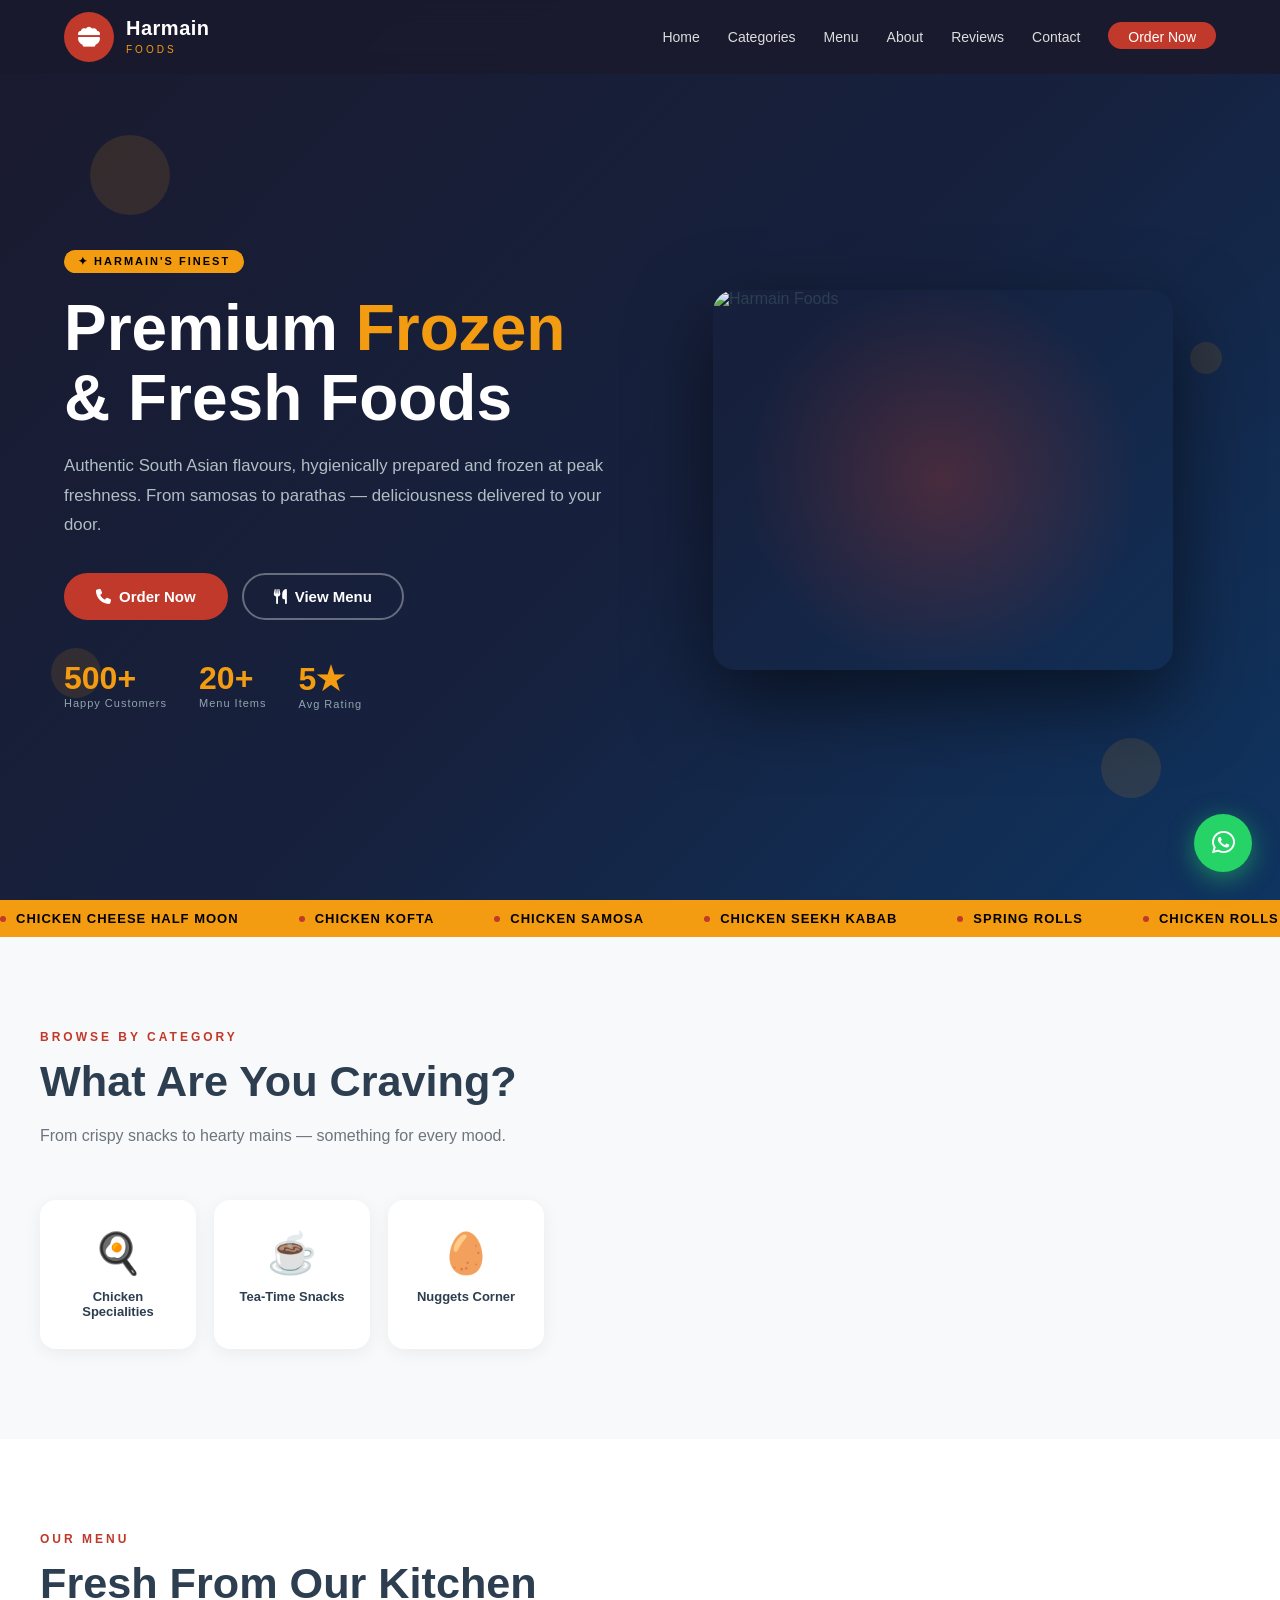
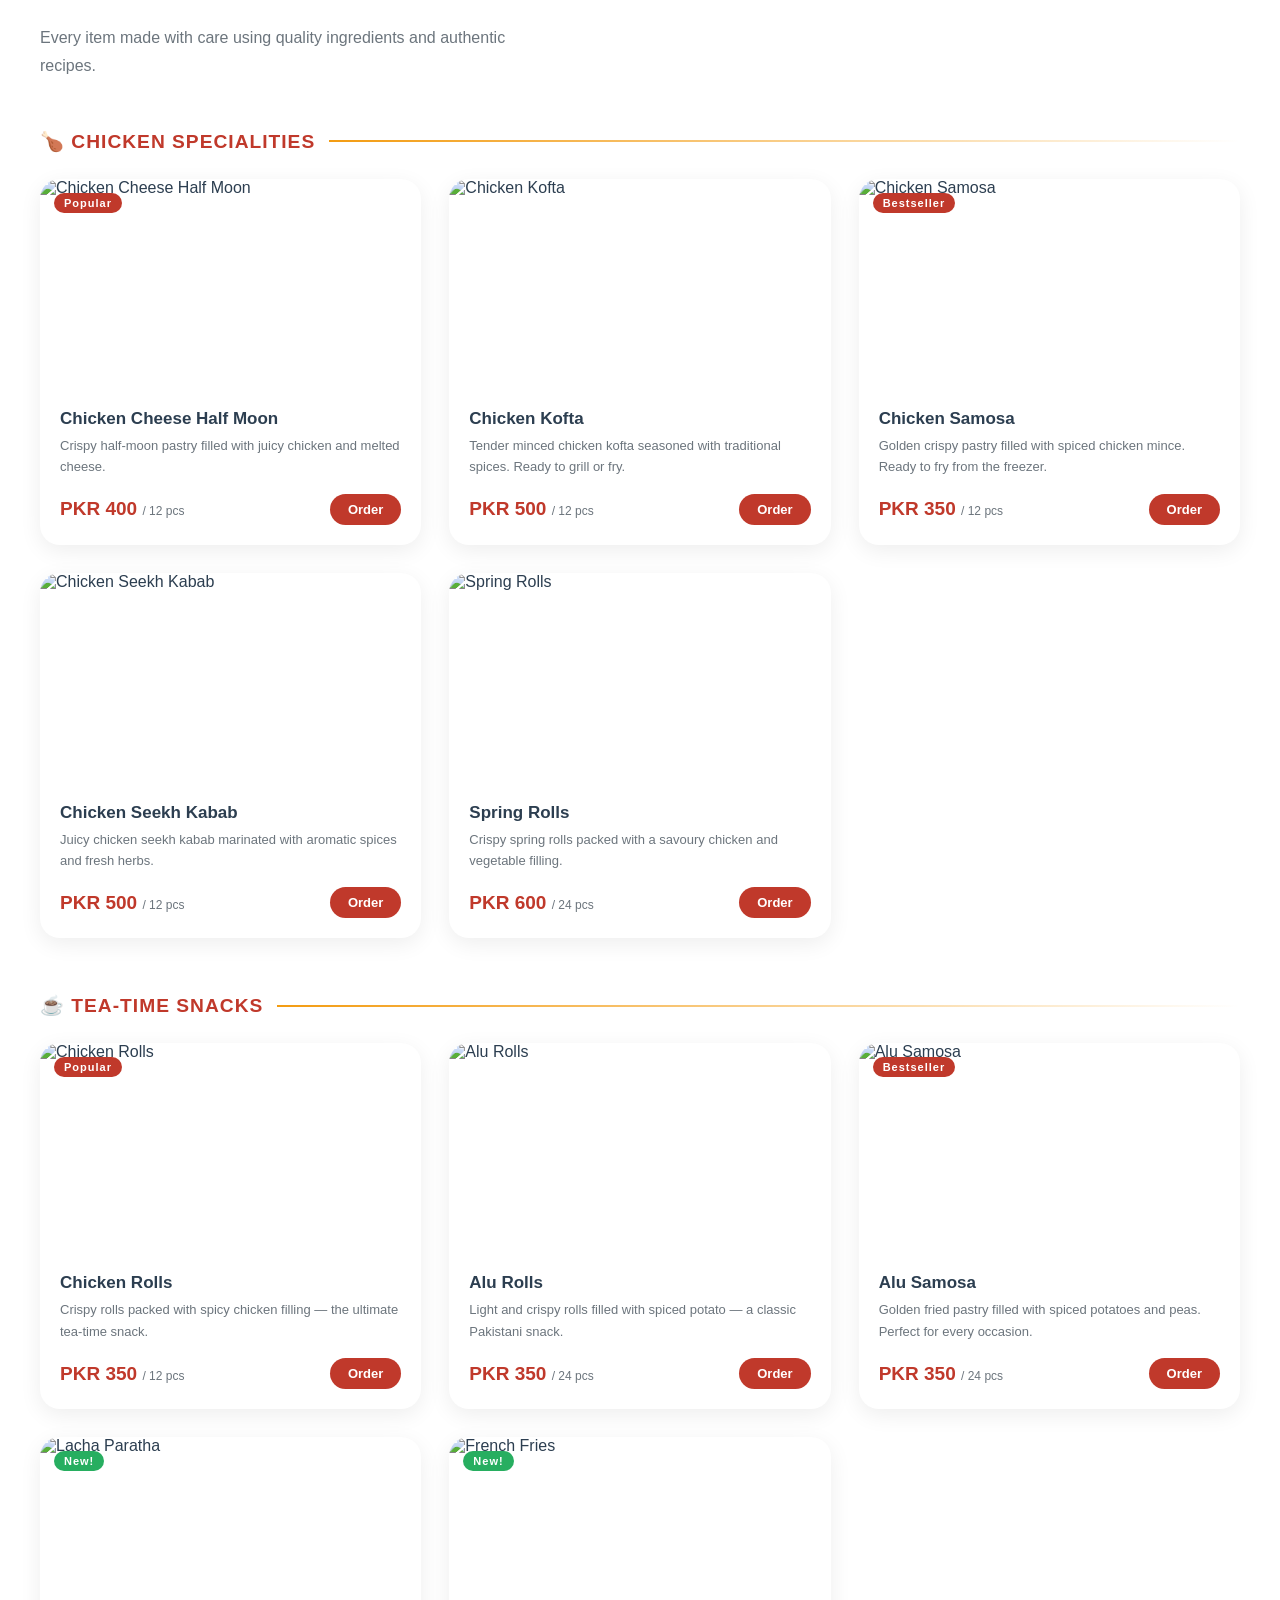
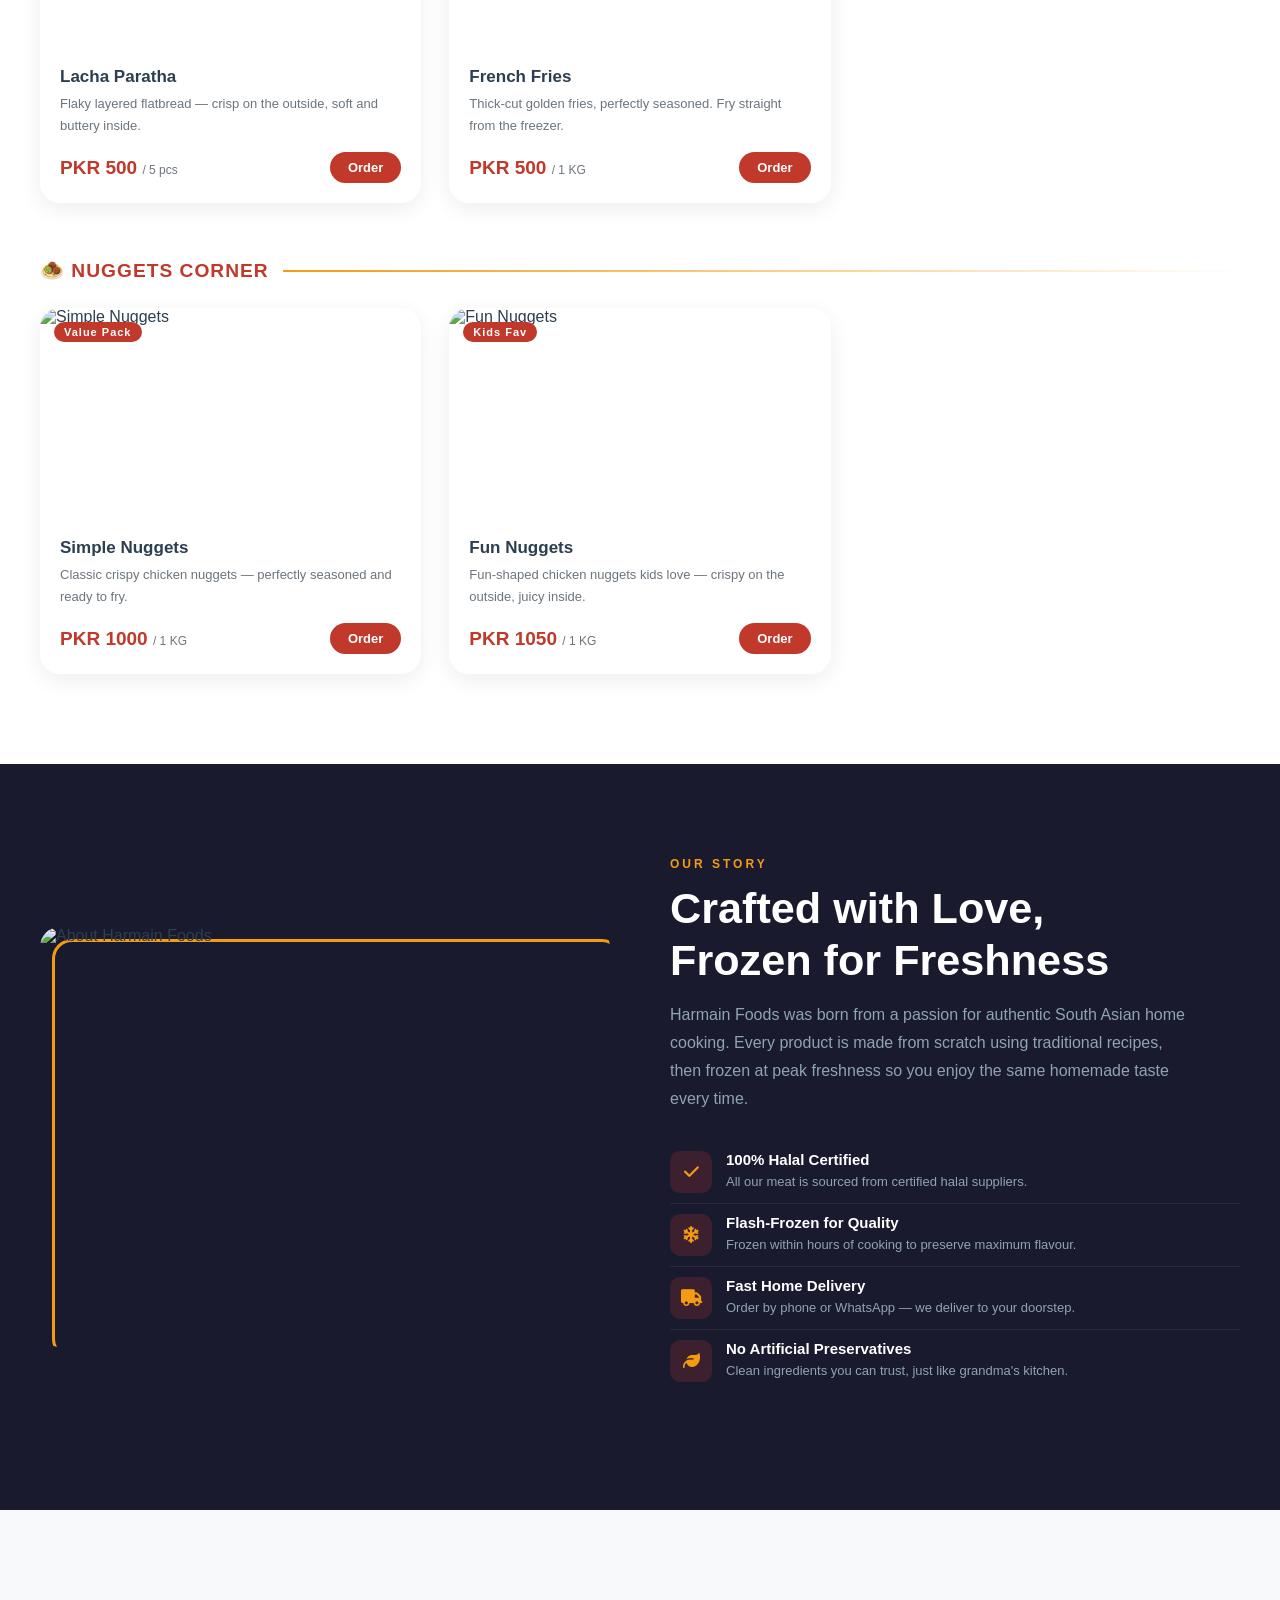
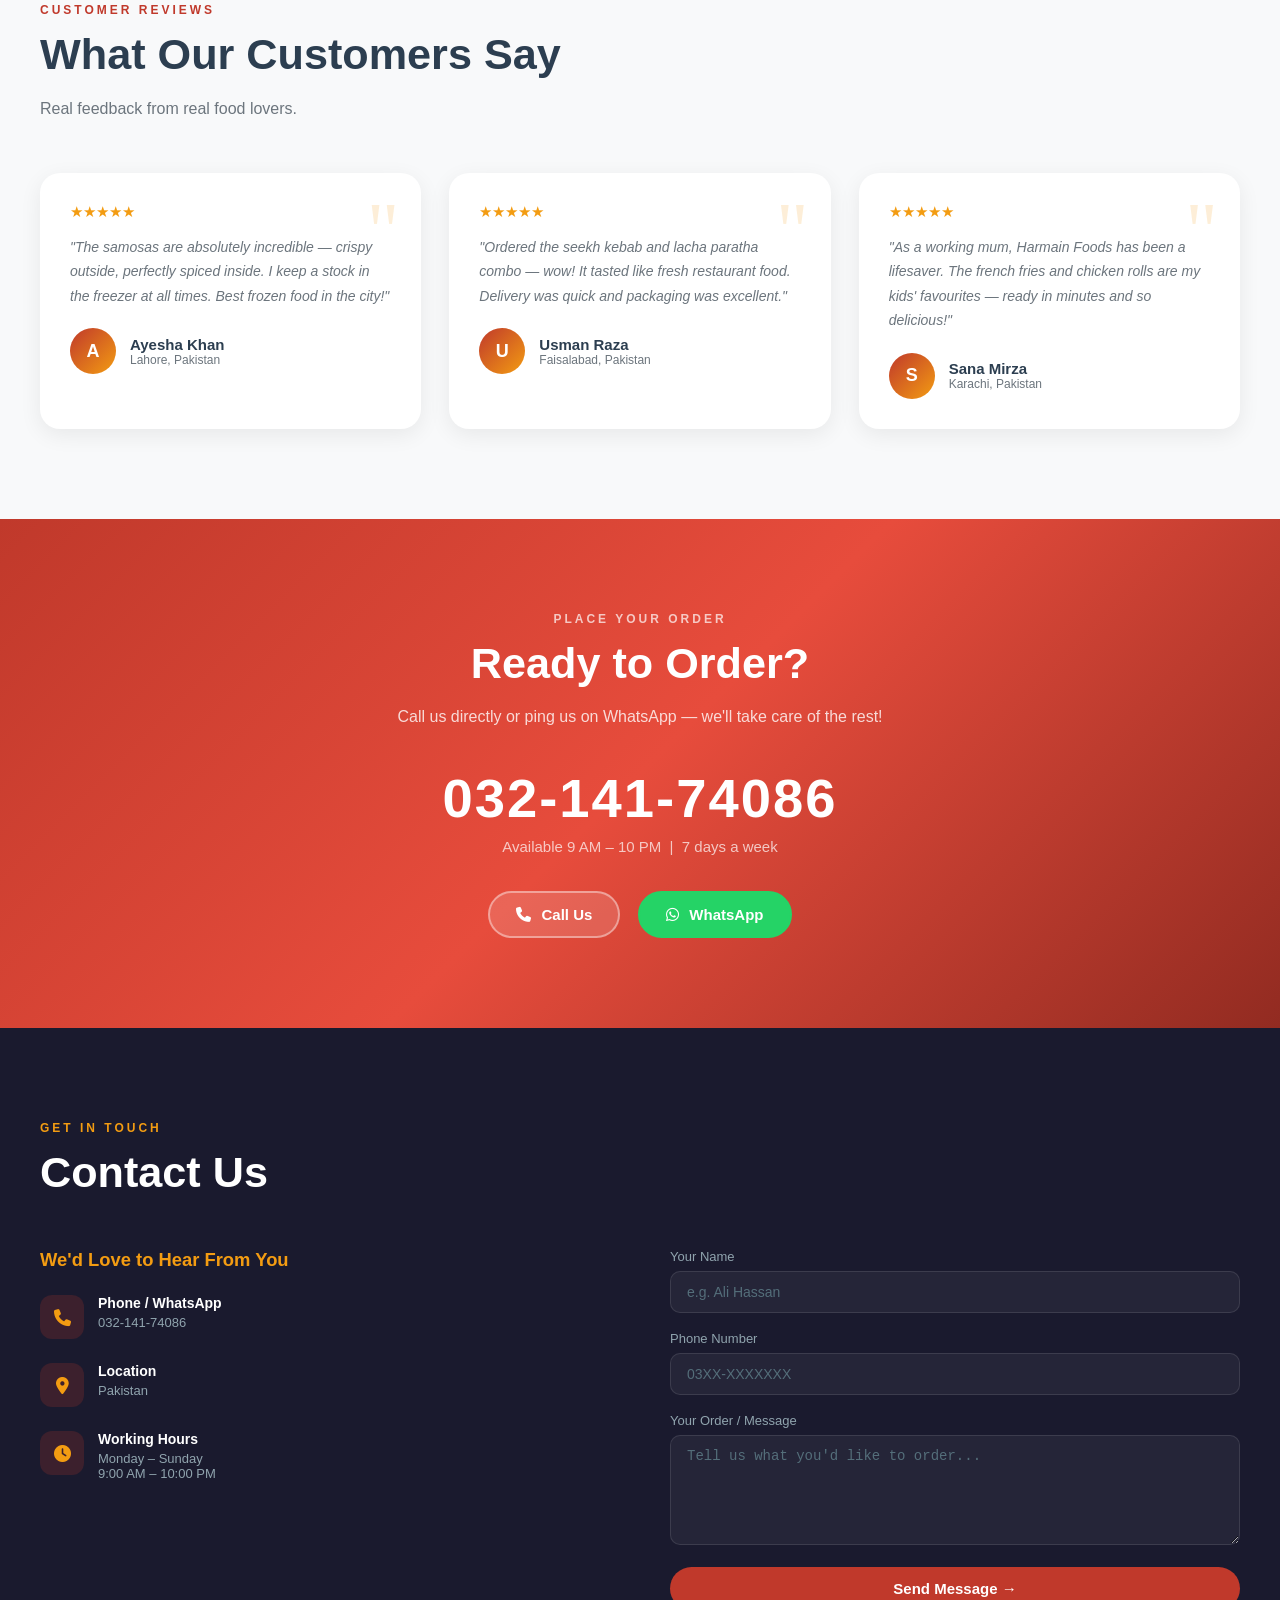
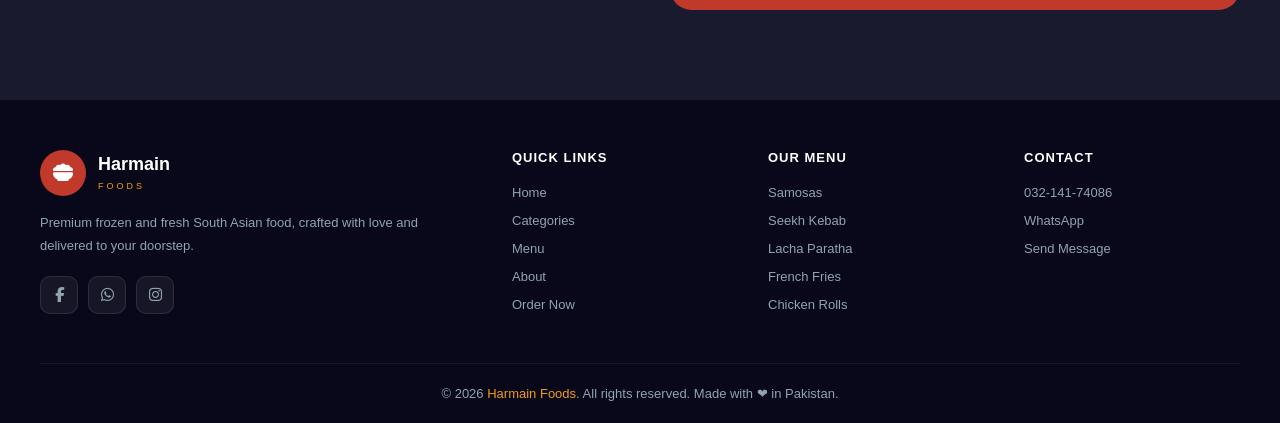
==== commit 457f92e5: "Update Chicken Kofta image and fix category icons Replace egg emojis with drumstick for Chicken Spec" ====
--- a/index-standalone.html
+++ b/index-standalone.html
@@ -460,7 +460,7 @@
     </div>
     <!-- CHICKEN SPECIALITIES -->
     <div class="menu-category">
-      <h3 class="menu-cat-title">&#127859; Chicken Specialities</h3>
+      <h3 class="menu-cat-title">&#127831; Chicken Specialities</h3>
       <div class="menu-grid">
         <div class="menu-card">
           <div class="menu-img-wrap">
@@ -478,7 +478,7 @@
         </div>
         <div class="menu-card">
           <div class="menu-img-wrap">
-            <img src="https://images.unsplash.com/photo-1603360946369-dc9bb6258143?w=600&q=80" alt="Chicken Kofta" loading="lazy"/>
+            <img src="https://chicnbe.com/cdn/shop/files/CK-1_de37febc-da8a-4f43-a4c8-94003588947e.jpg?v=1732543874" alt="Chicken Kofta" loading="lazy" style="object-fit:cover;width:100%;height:100%;"/>
           </div>
           <div class="menu-body">
             <div class="menu-name">Chicken Kofta</div>
@@ -552,7 +552,7 @@
         </div>
         <div class="menu-card">
           <div class="menu-img-wrap">
-            <img src="https://images.unsplash.com/photo-1601050690597-df0568f70950?w=600&q=80" alt="Alu Rolls" loading="lazy"/>
+            <img src="https://encrypted-tbn0.gstatic.com/images?q=tbn:ANd9GcRgKNpjpxvH3fps5bUOSZkwViqbaK0USVGlgGk918wBLQ&s=10" alt="Alu Rolls" loading="lazy" style="object-fit:cover;width:100%;height:100%;"/>
           </div>
           <div class="menu-body">
             <div class="menu-name">Alu Rolls</div>
@@ -579,7 +579,7 @@
         </div>
         <div class="menu-card">
           <div class="menu-img-wrap">
-            <img src="https://images.unsplash.com/photo-1620921568790-c1cf8983db3e?w=600&q=80" alt="Lacha Paratha" loading="lazy"/>
+            <img src="https://i.ytimg.com/vi/nMuvAuMI7bk/hq720.jpg" alt="Lacha Paratha" loading="lazy" style="object-fit:cover;width:100%;height:100%;object-position:center top;"/>
             <span class="menu-badge new">New!</span>
           </div>
           <div class="menu-body">
@@ -610,11 +610,11 @@
 
     <!-- NUGGETS CORNER -->
     <div class="menu-category">
-      <h3 class="menu-cat-title">&#129370; Nuggets Corner</h3>
+      <h3 class="menu-cat-title">&#129478; Nuggets Corner</h3>
       <div class="menu-grid">
         <div class="menu-card">
           <div class="menu-img-wrap">
-            <img src="https://images.unsplash.com/photo-1562802378-063ec186a863?w=600&q=80" alt="Simple Nuggets" loading="lazy"/>
+            <img src="https://encrypted-tbn0.gstatic.com/images?q=tbn:ANd9GcQGMXufdPkVcjpCT4HTiEvJdC6_8HovQ6FcsVQVLLNafg&s=10" alt="Simple Nuggets" loading="lazy" style="object-fit:cover;width:100%;height:100%;"/>
             <span class="menu-badge">Value Pack</span>
           </div>
           <div class="menu-body">
@@ -628,7 +628,7 @@
         </div>
         <div class="menu-card">
           <div class="menu-img-wrap">
-            <img src="https://images.unsplash.com/photo-1614346134254-c8c70e23d5a2?w=600&q=80" alt="Fun Nuggets" loading="lazy"/>
+            <img src="https://encrypted-tbn0.gstatic.com/images?q=tbn:ANd9GcSqQ0D-Hjt8r_5uYMFEunq8GxPMTdNQ4YmLaspry8ItZ0fwrqr7WzUD0IEi&s=10" alt="Fun Nuggets" loading="lazy" style="object-fit:cover;width:100%;height:100%;"/>
             <span class="menu-badge">Kids Fav</span>
           </div>
           <div class="menu-body">
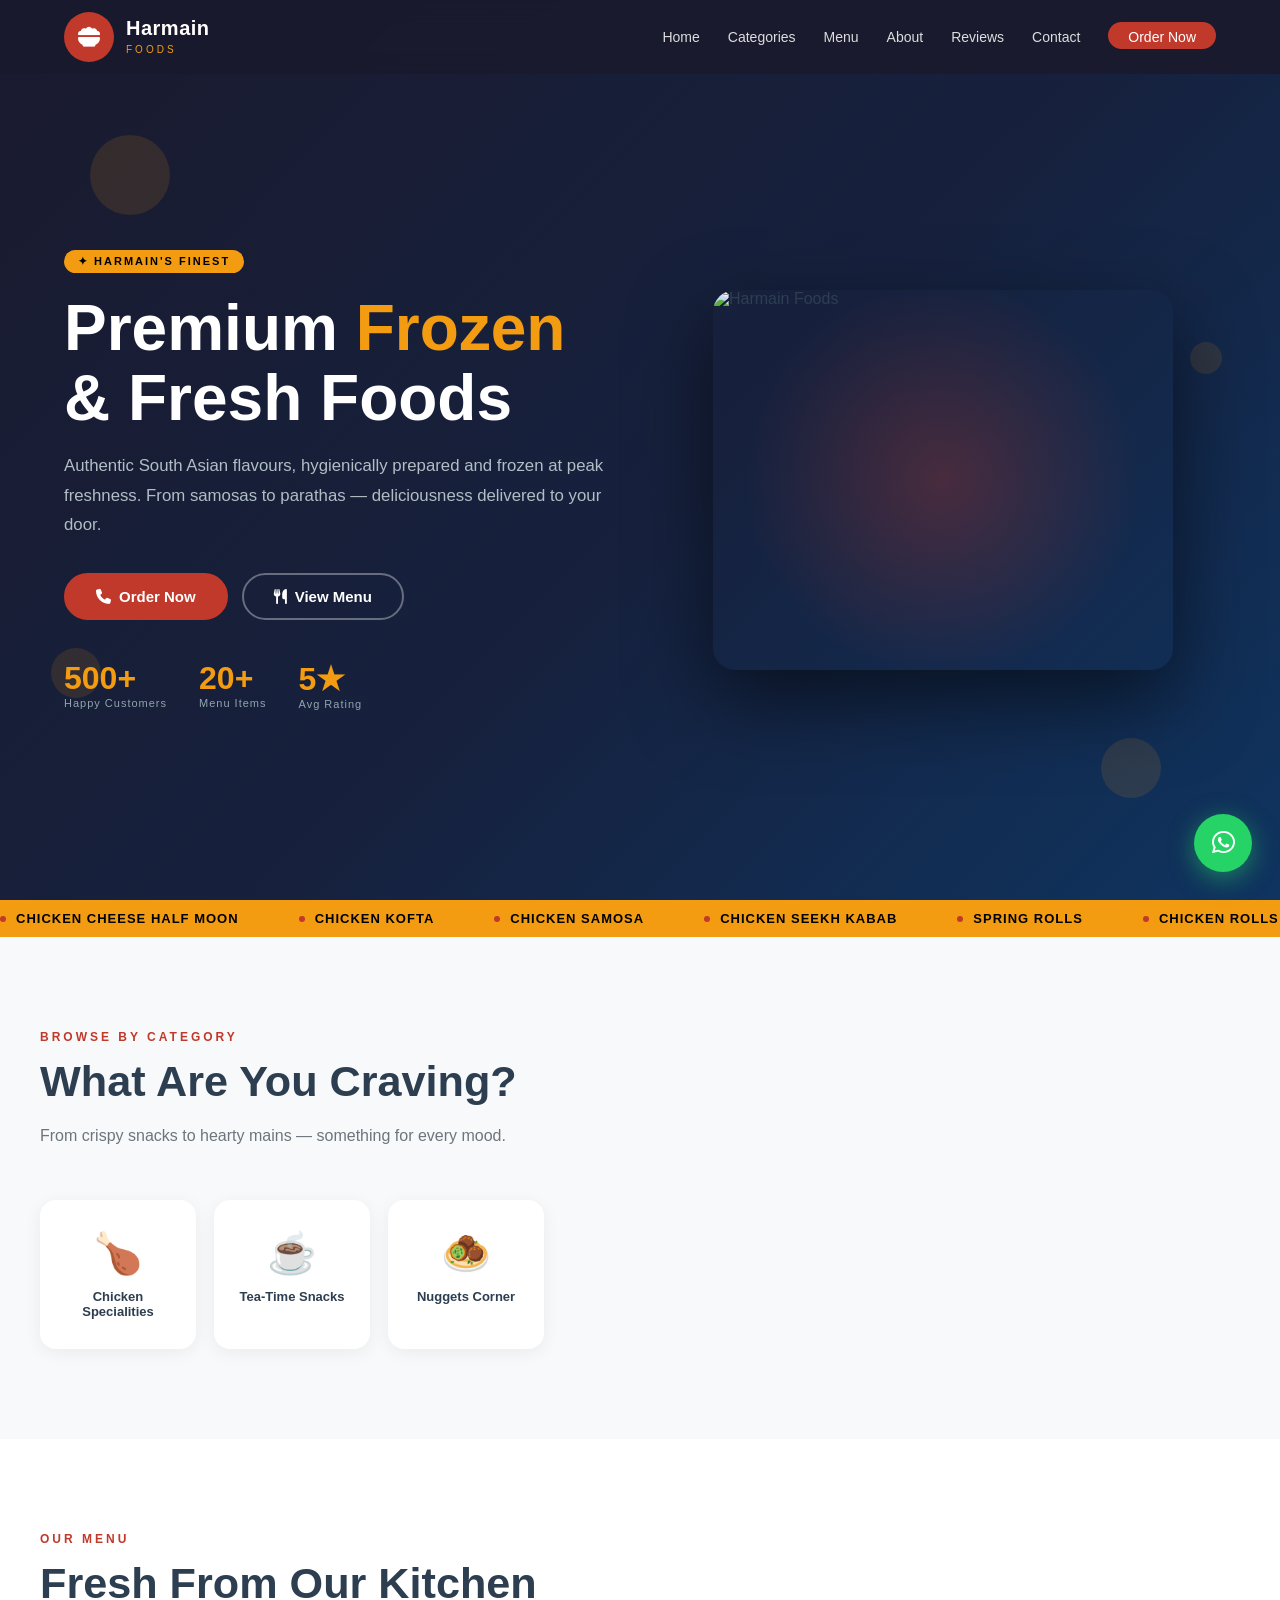
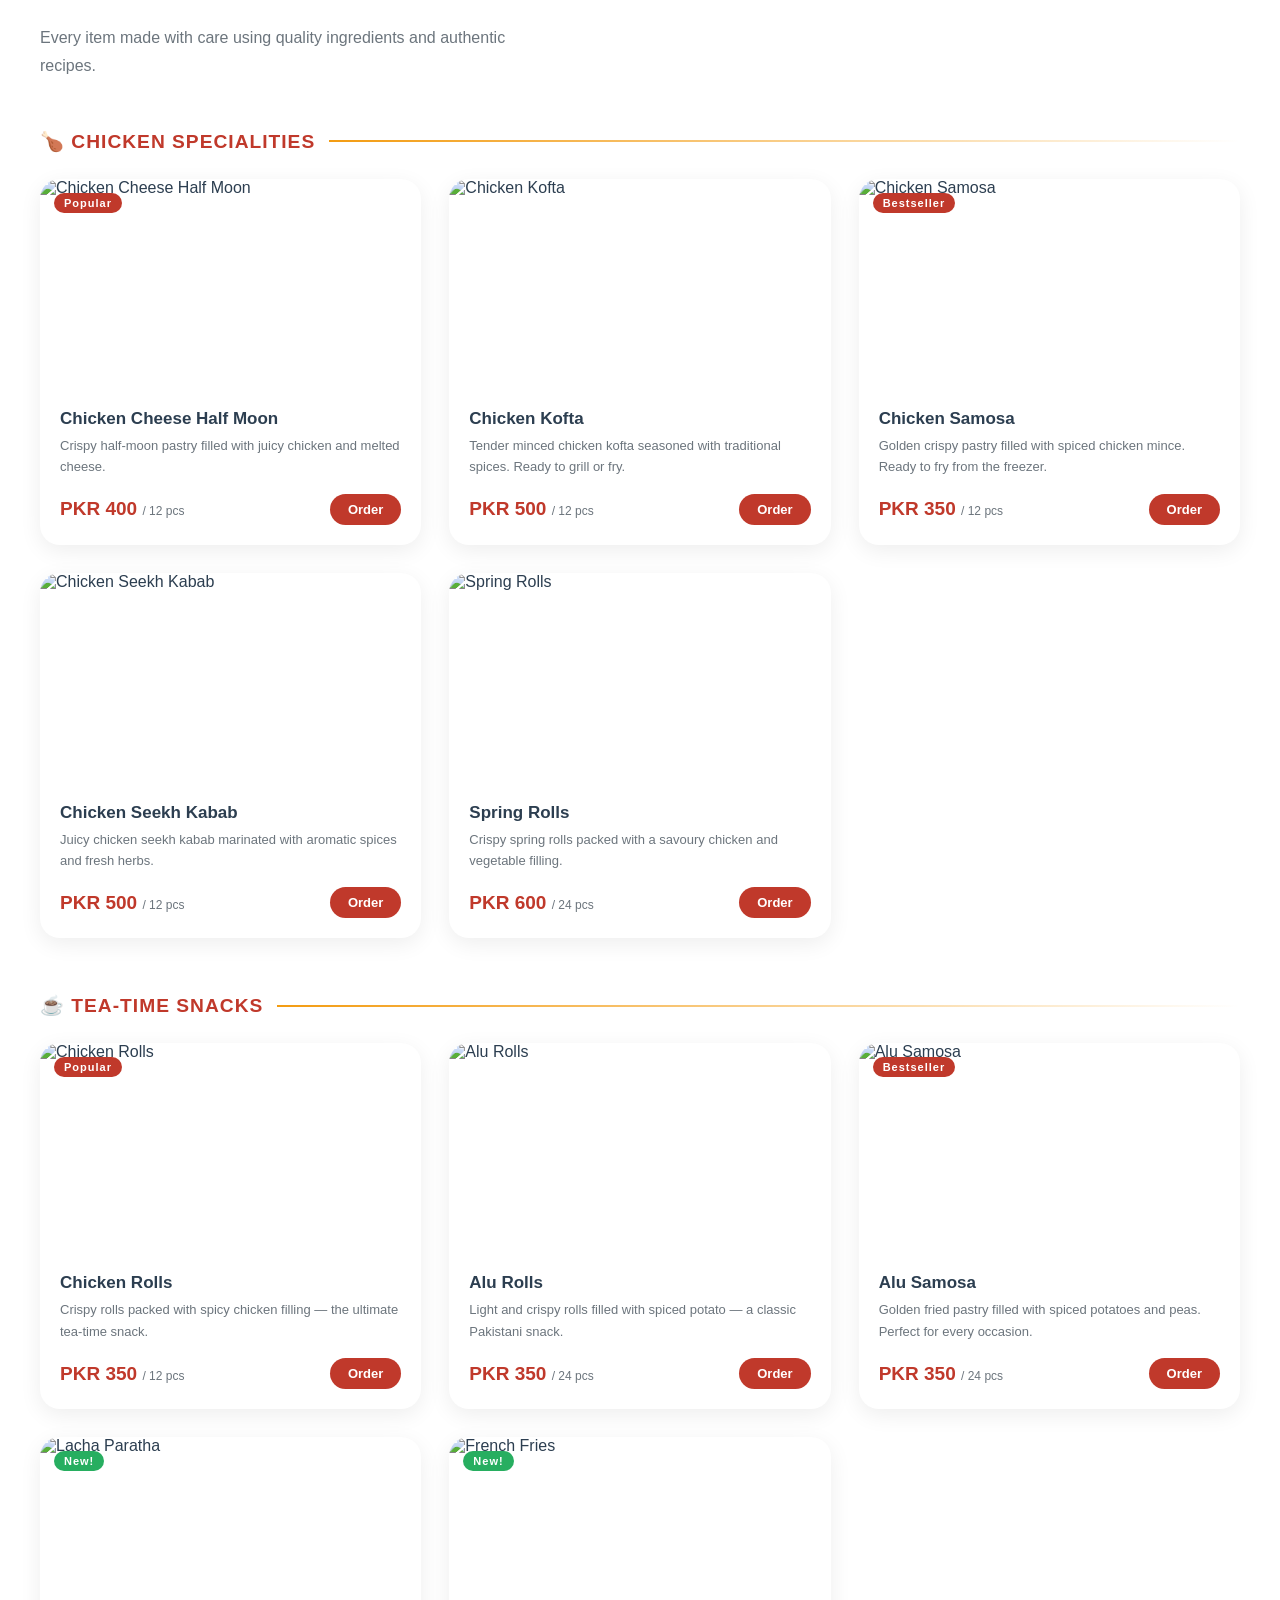
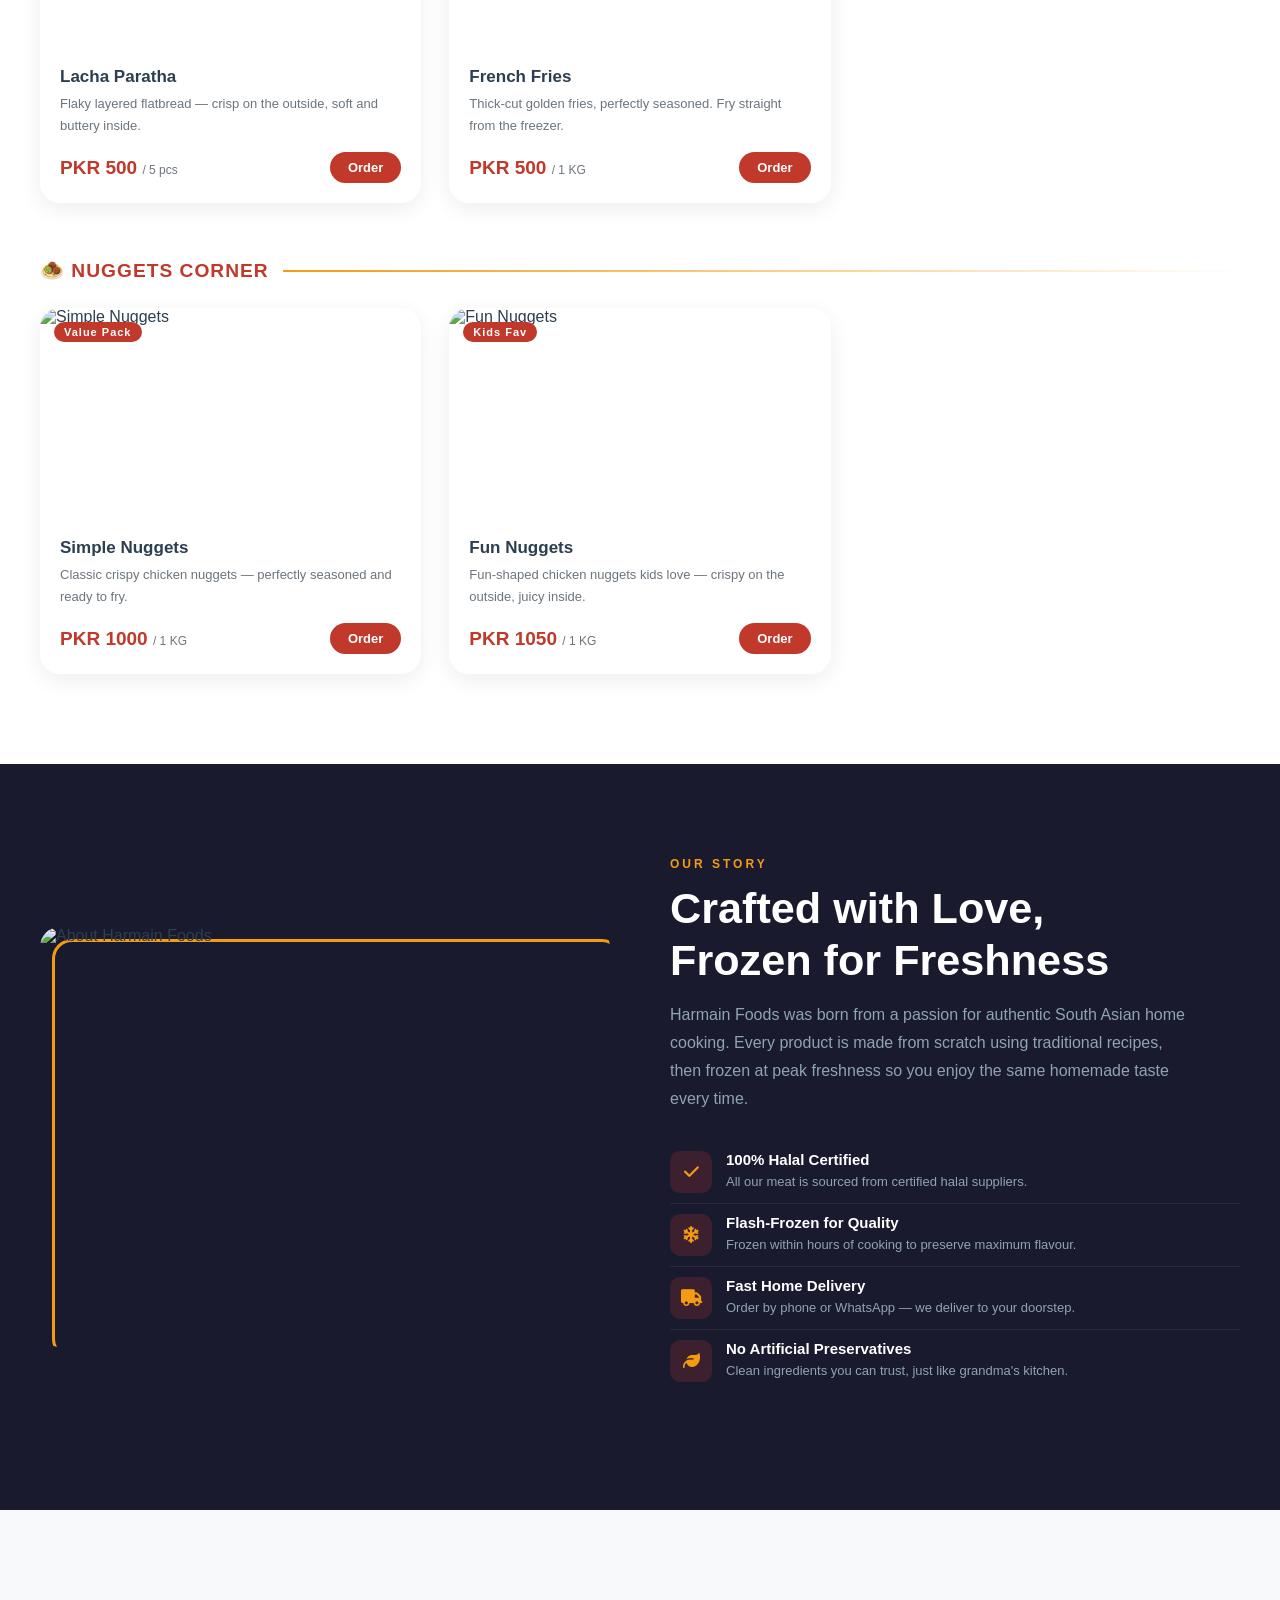
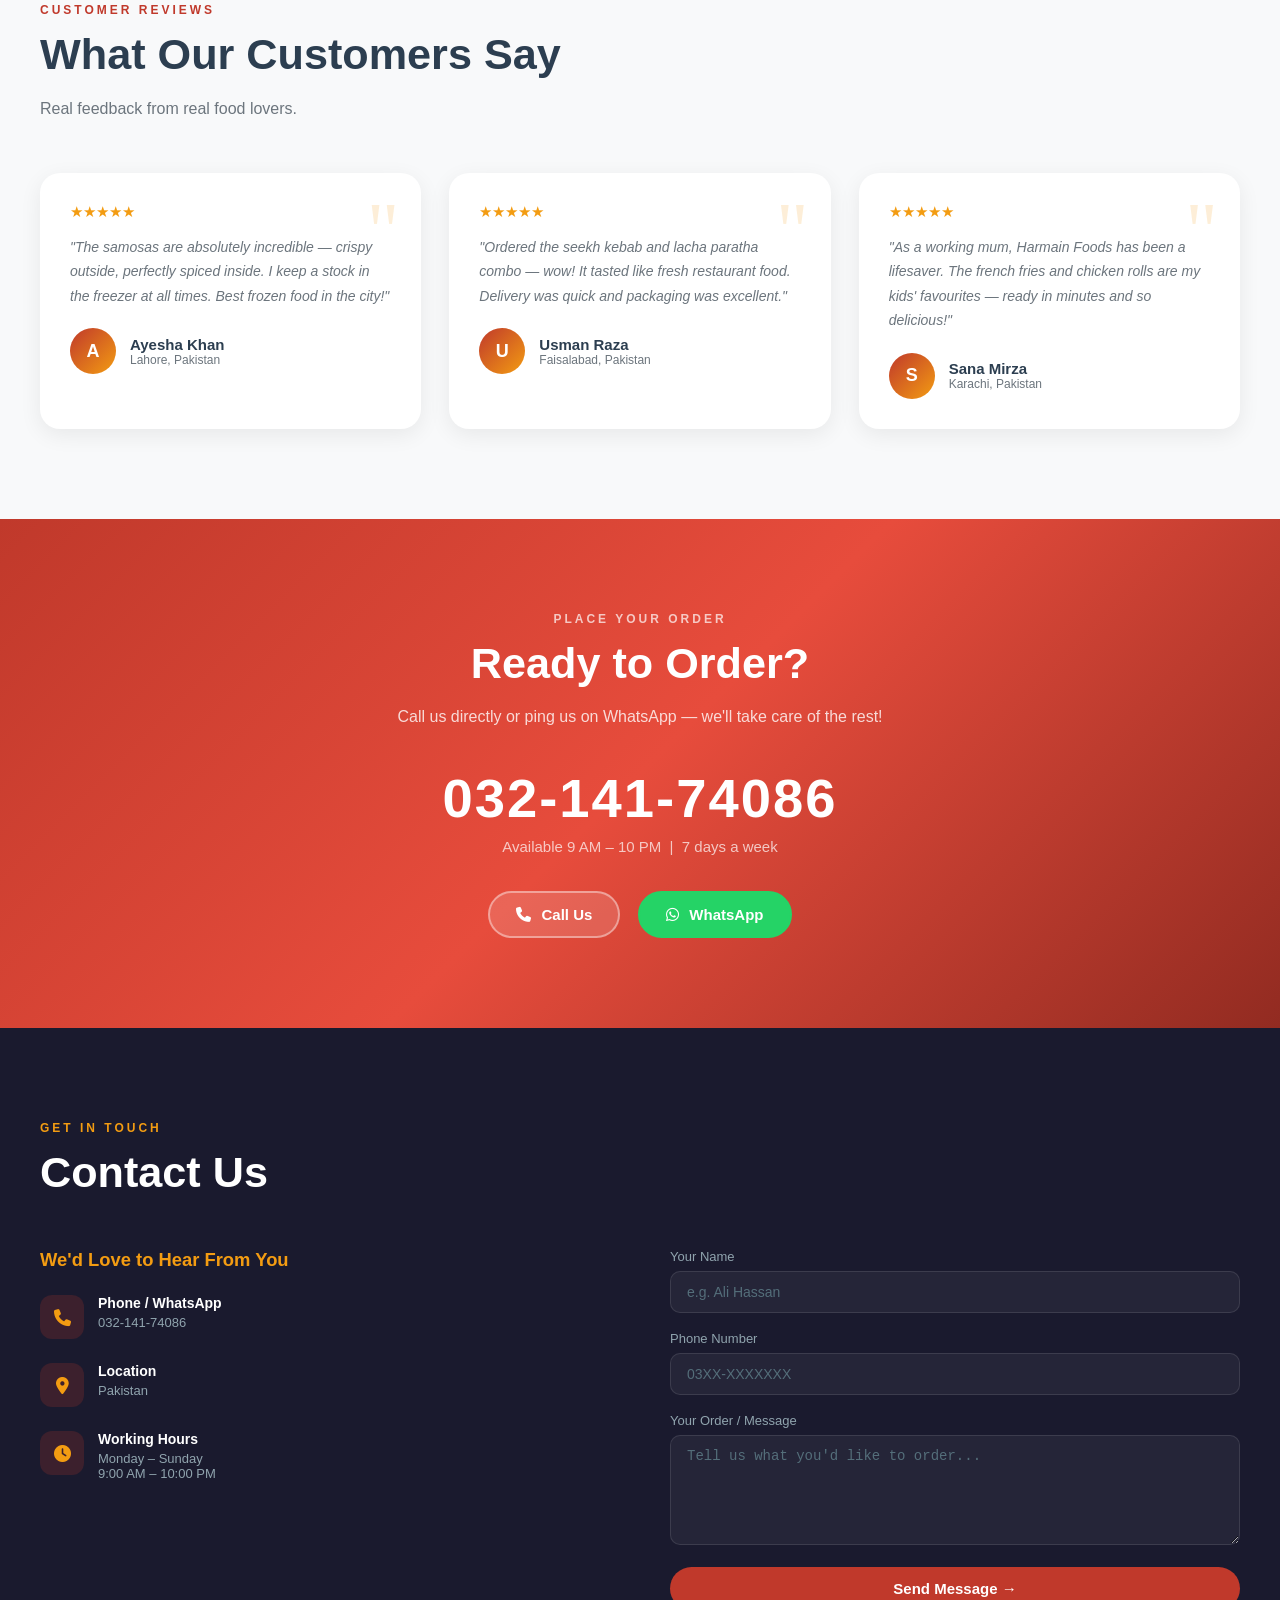
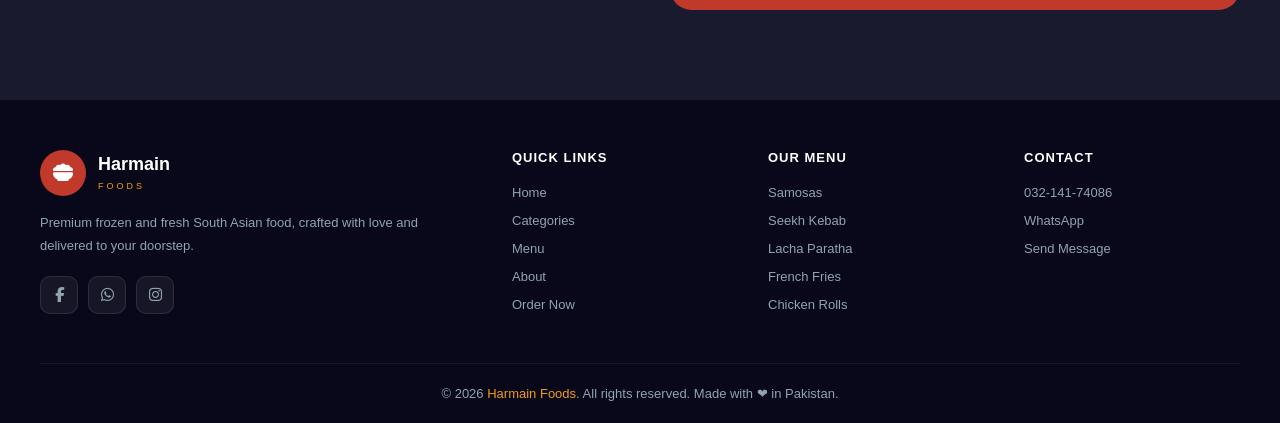
==== commit 1706e17c: "Fix category card icons for Chicken Specialities and Nuggets Corner Change egg/frying-pan icon to dr" ====
--- a/index-standalone.html
+++ b/index-standalone.html
@@ -443,9 +443,9 @@
       <p class="section-desc">From crispy snacks to hearty mains — something for every mood.</p>
     </div>
     <div class="cat-grid">
-      <div class="cat-card"><span class="cat-icon">&#127859;</span><div class="cat-name">Chicken Specialities</div></div>
+      <div class="cat-card"><span class="cat-icon">&#127831;</span><div class="cat-name">Chicken Specialities</div></div>
       <div class="cat-card"><span class="cat-icon">&#9749;</span><div class="cat-name">Tea-Time Snacks</div></div>
-      <div class="cat-card"><span class="cat-icon">&#129370;</span><div class="cat-name">Nuggets Corner</div></div>
+      <div class="cat-card"><span class="cat-icon">&#129478;</span><div class="cat-name">Nuggets Corner</div></div>
     </div>
   </div>
 </section>
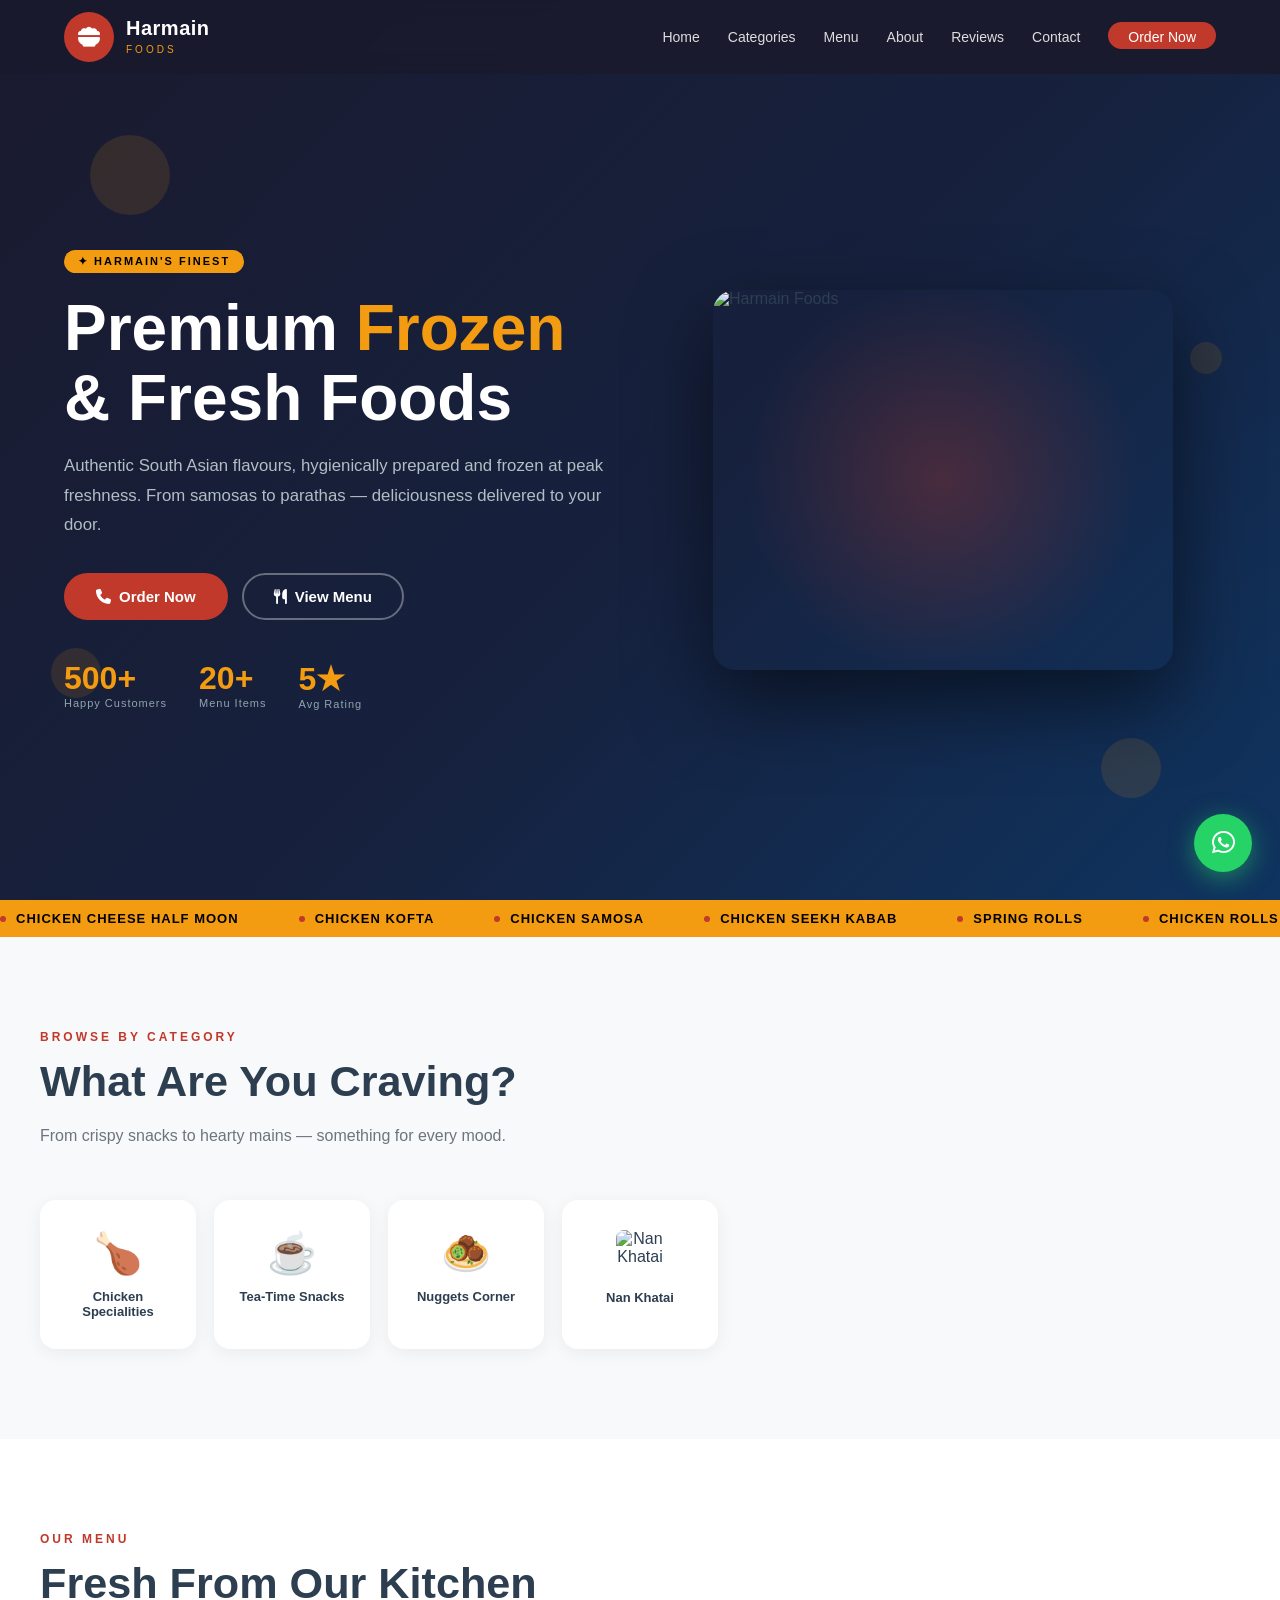
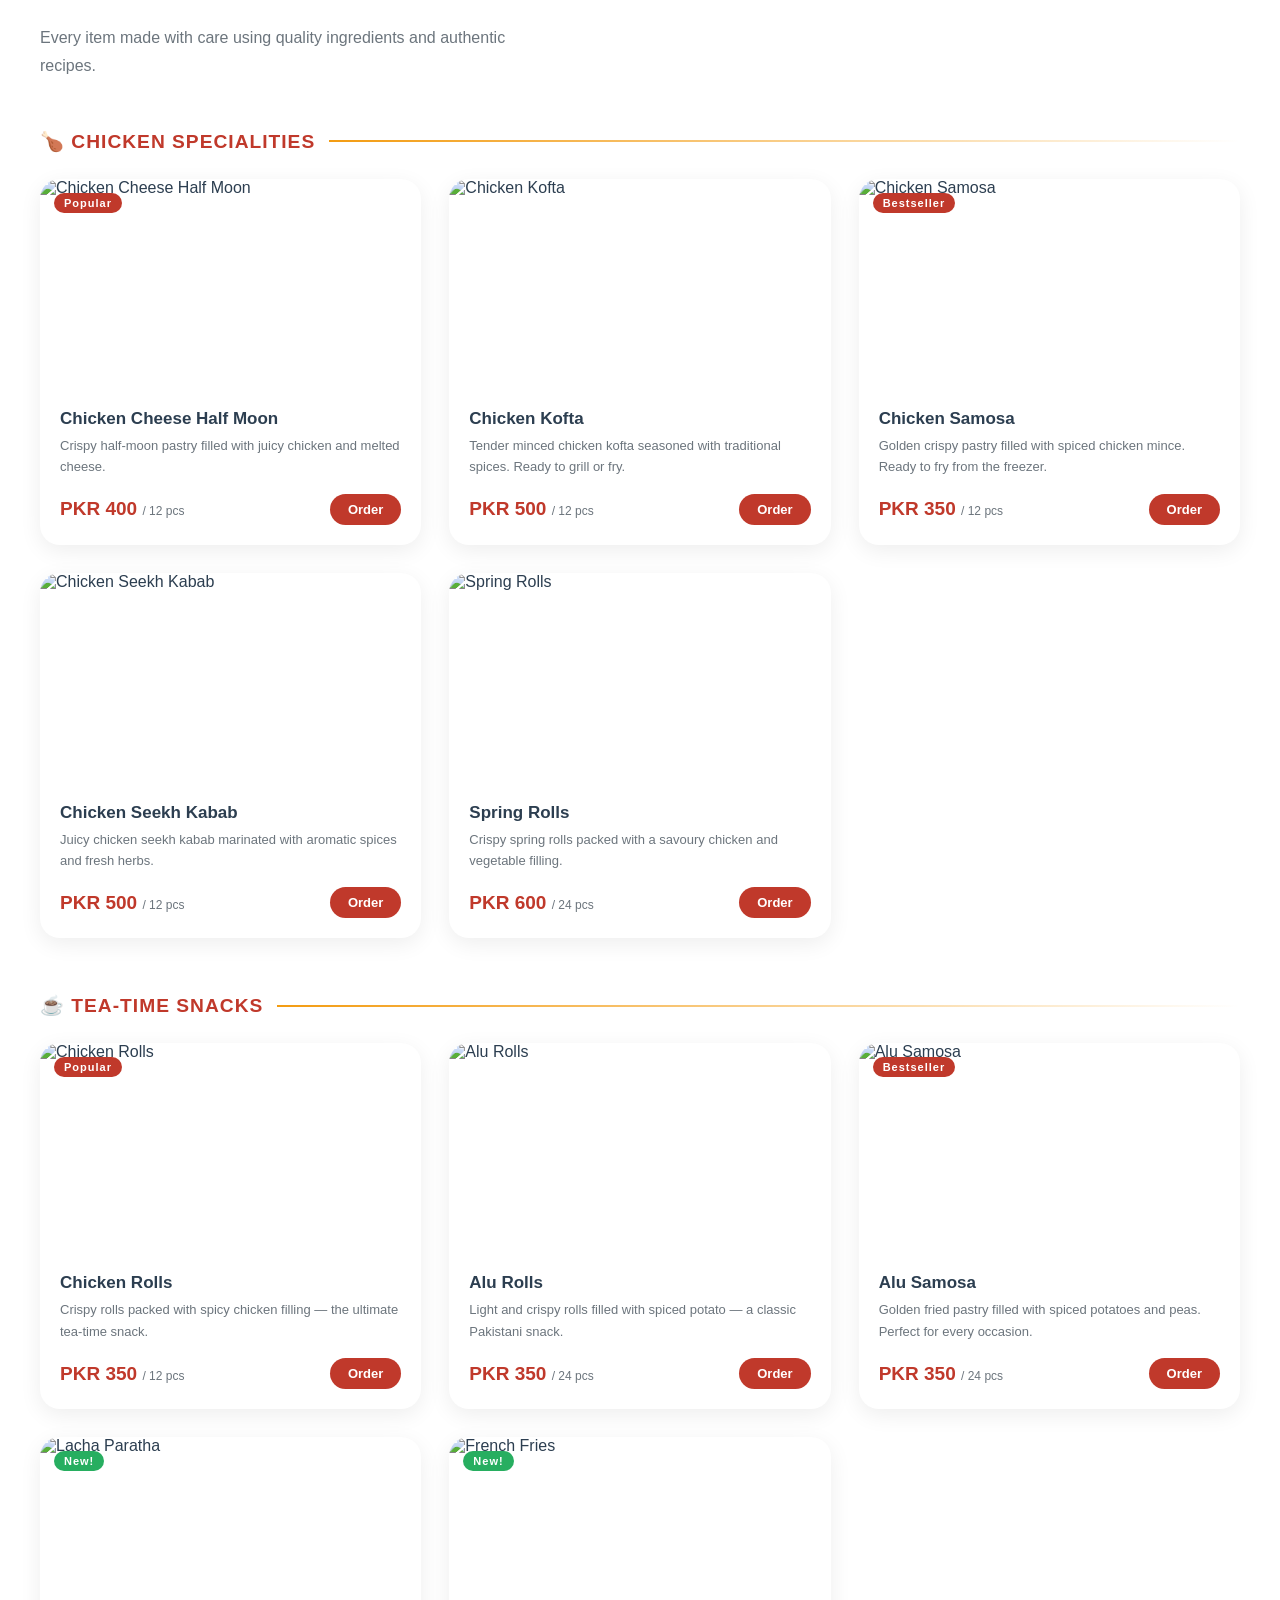
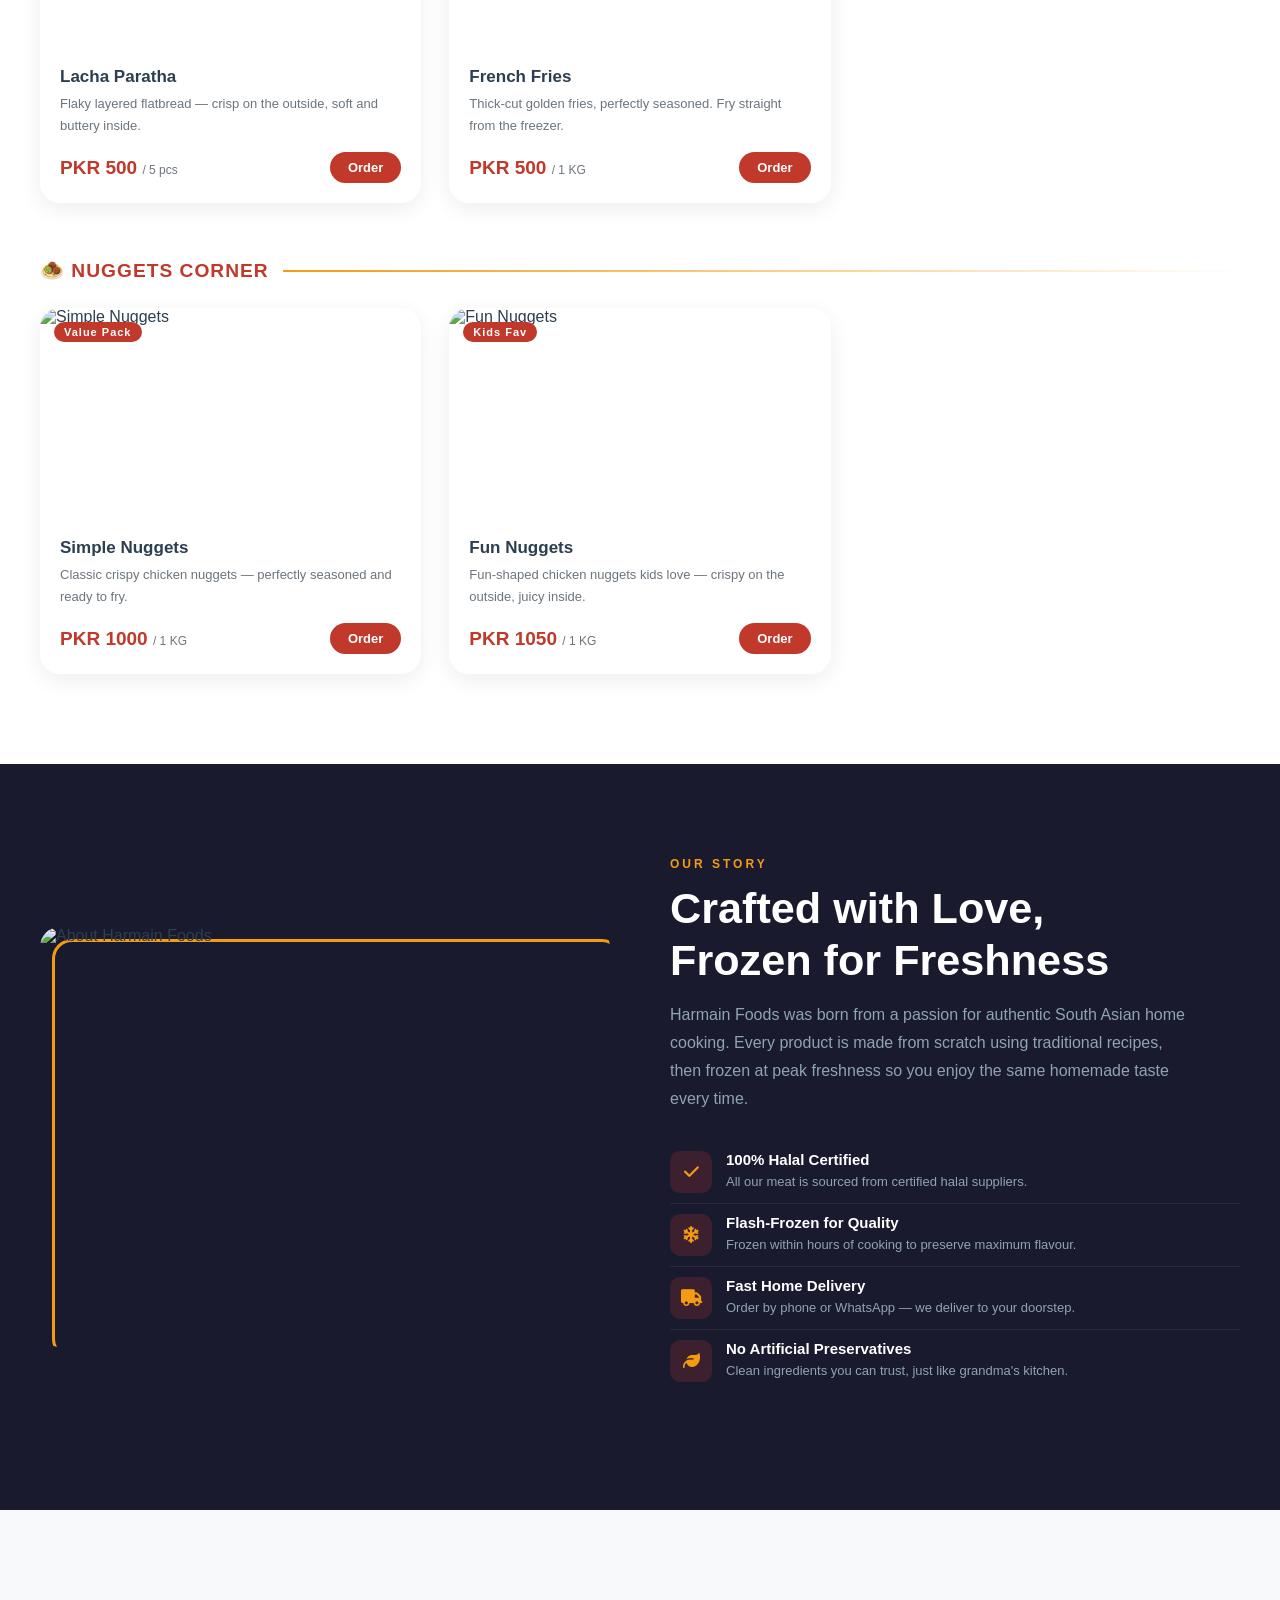
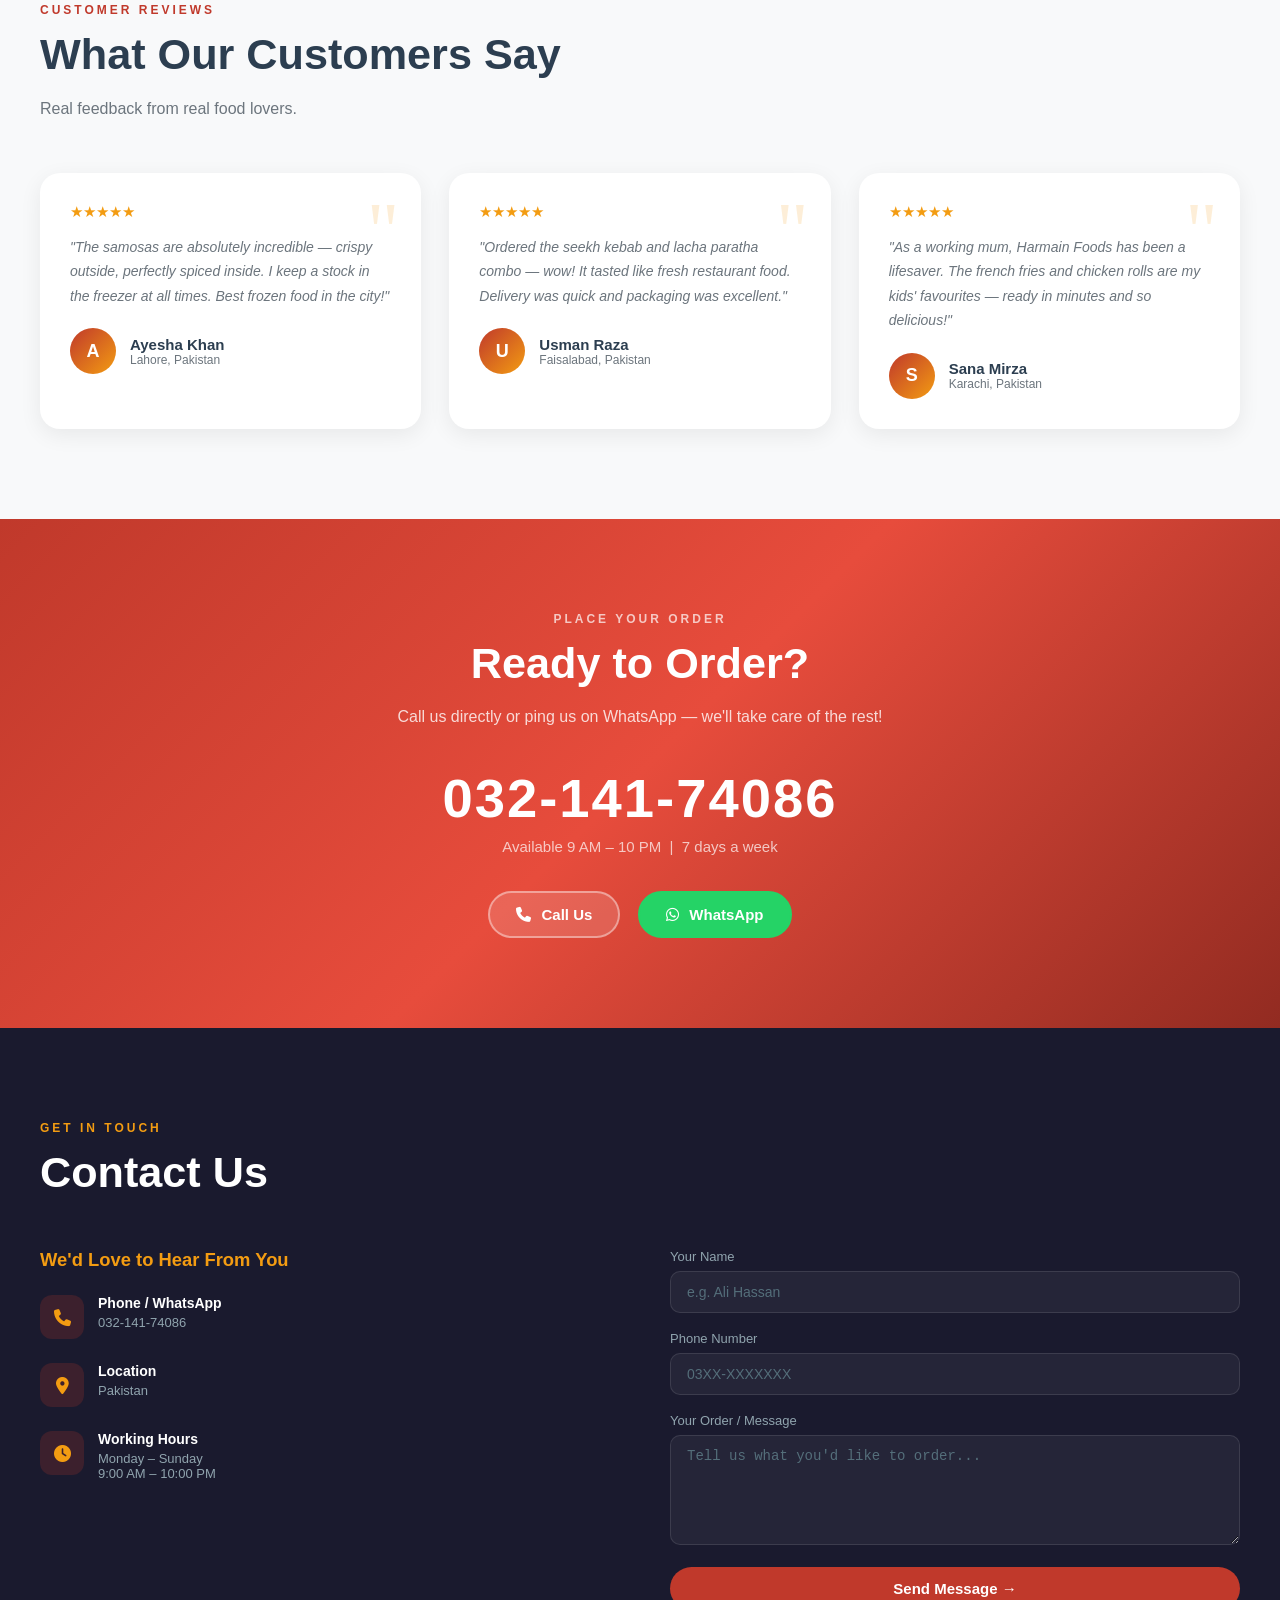
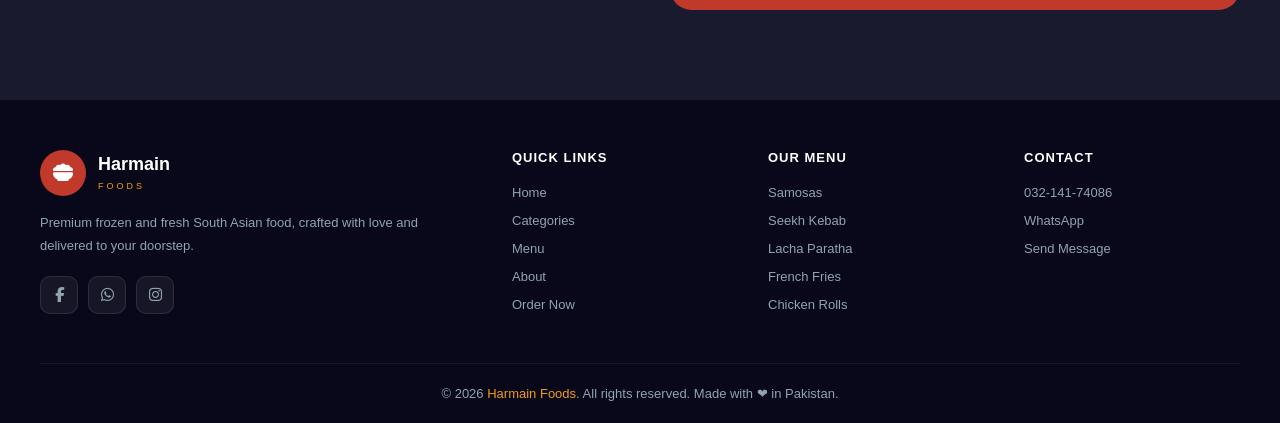
==== commit 68d3df6b: "Add Nan Khatai as 4th category in Browse by Category https://claude.ai/code/session_016wodQNbZzqSLae" ====
--- a/index-standalone.html
+++ b/index-standalone.html
@@ -446,6 +446,7 @@
       <div class="cat-card"><span class="cat-icon">&#127831;</span><div class="cat-name">Chicken Specialities</div></div>
       <div class="cat-card"><span class="cat-icon">&#9749;</span><div class="cat-name">Tea-Time Snacks</div></div>
       <div class="cat-card"><span class="cat-icon">&#129478;</span><div class="cat-name">Nuggets Corner</div></div>
+      <div class="cat-card"><img src="https://encrypted-tbn0.gstatic.com/images?q=tbn:ANd9GcTh4qv1nrKs4S5t3DUIopq0pVMY2Ebiut7jQh367SJgoA&s=10" alt="Nan Khatai" style="width:48px;height:48px;object-fit:cover;border-radius:8px;margin:0 auto 12px;display:block;"/><div class="cat-name">Nan Khatai</div></div>
     </div>
   </div>
 </section>
@@ -464,7 +465,7 @@
       <div class="menu-grid">
         <div class="menu-card">
           <div class="menu-img-wrap">
-            <img src="https://images.unsplash.com/photo-1601050690597-df0568f70950?w=600&q=80" alt="Chicken Cheese Half Moon" loading="lazy"/>
+            <img src="https://encrypted-tbn0.gstatic.com/images?q=tbn:ANd9GcSq7syElDj2Z9aa4XxkvFePDGxQjr0PjauUMBeyJ1oxMA&s=10" alt="Chicken Cheese Half Moon" loading="lazy" style="object-fit:cover;width:100%;height:100%;"/>
             <span class="menu-badge">Popular</span>
           </div>
           <div class="menu-body">
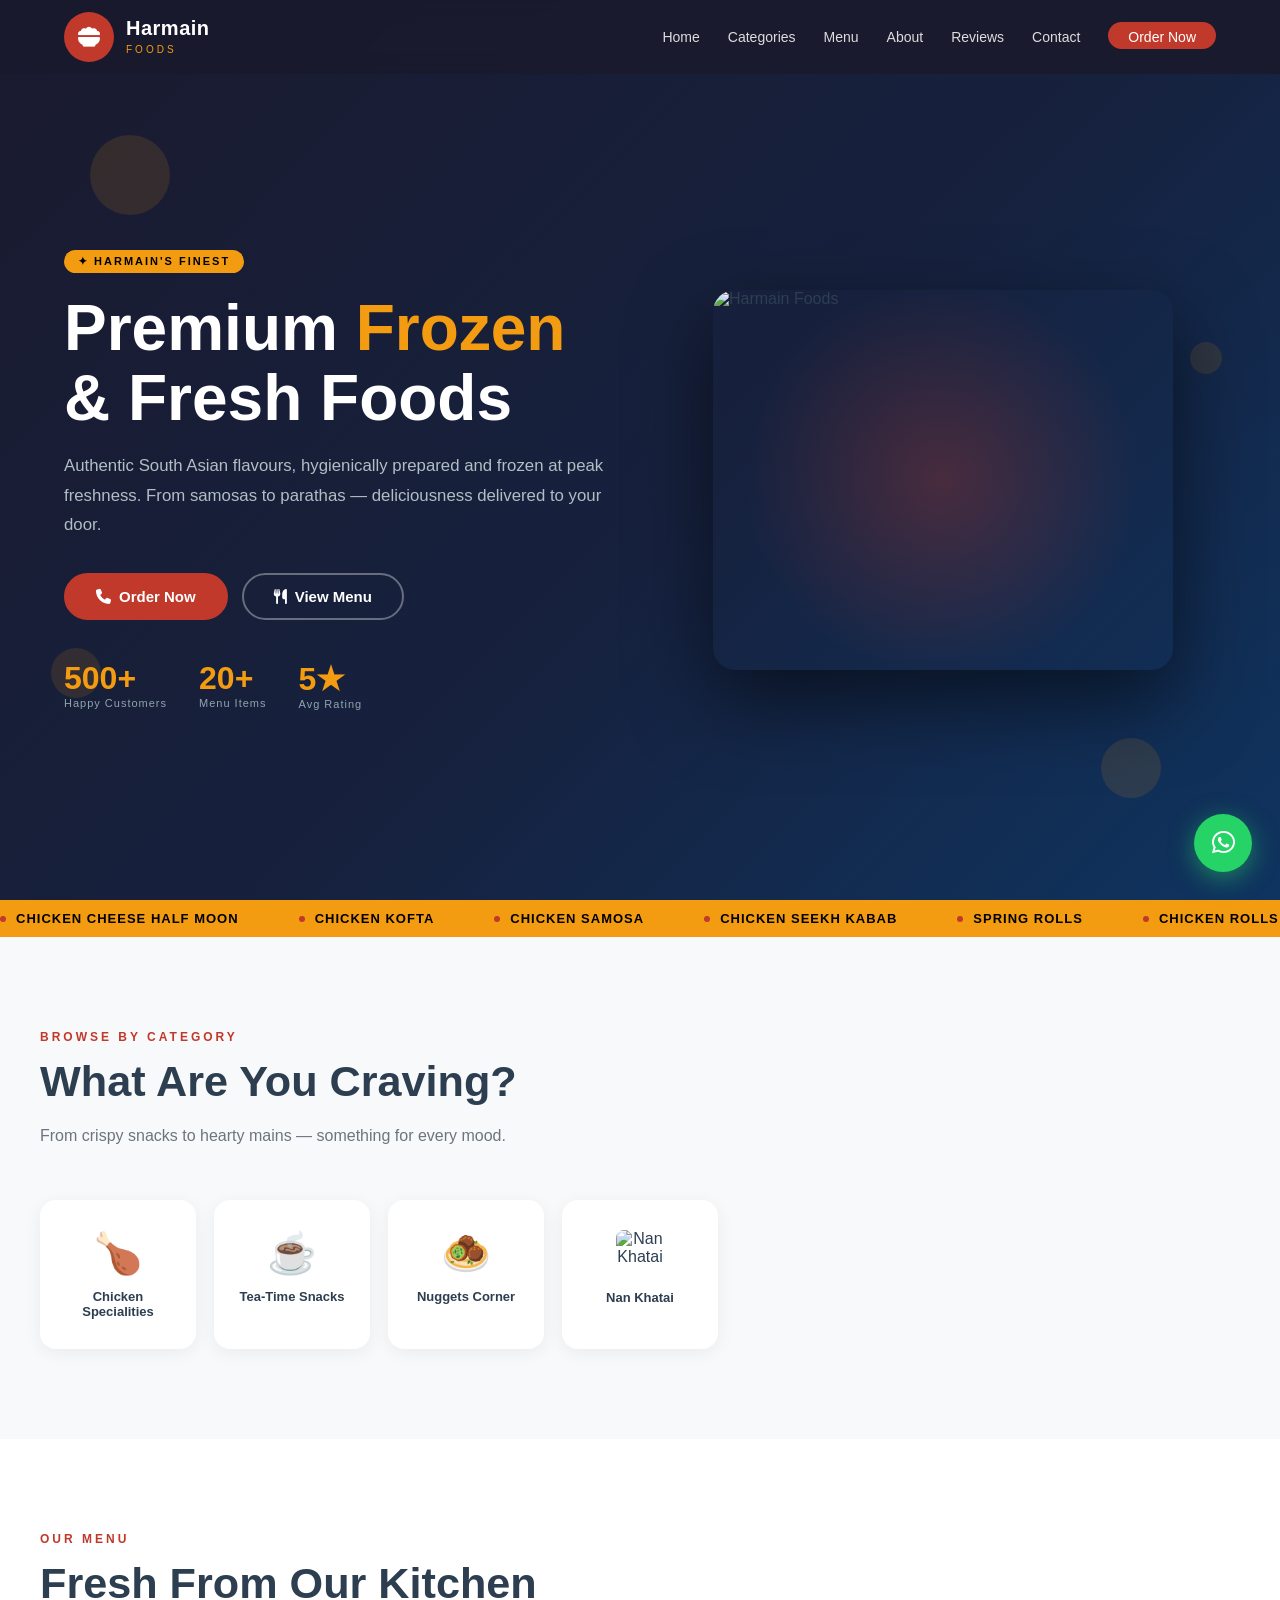
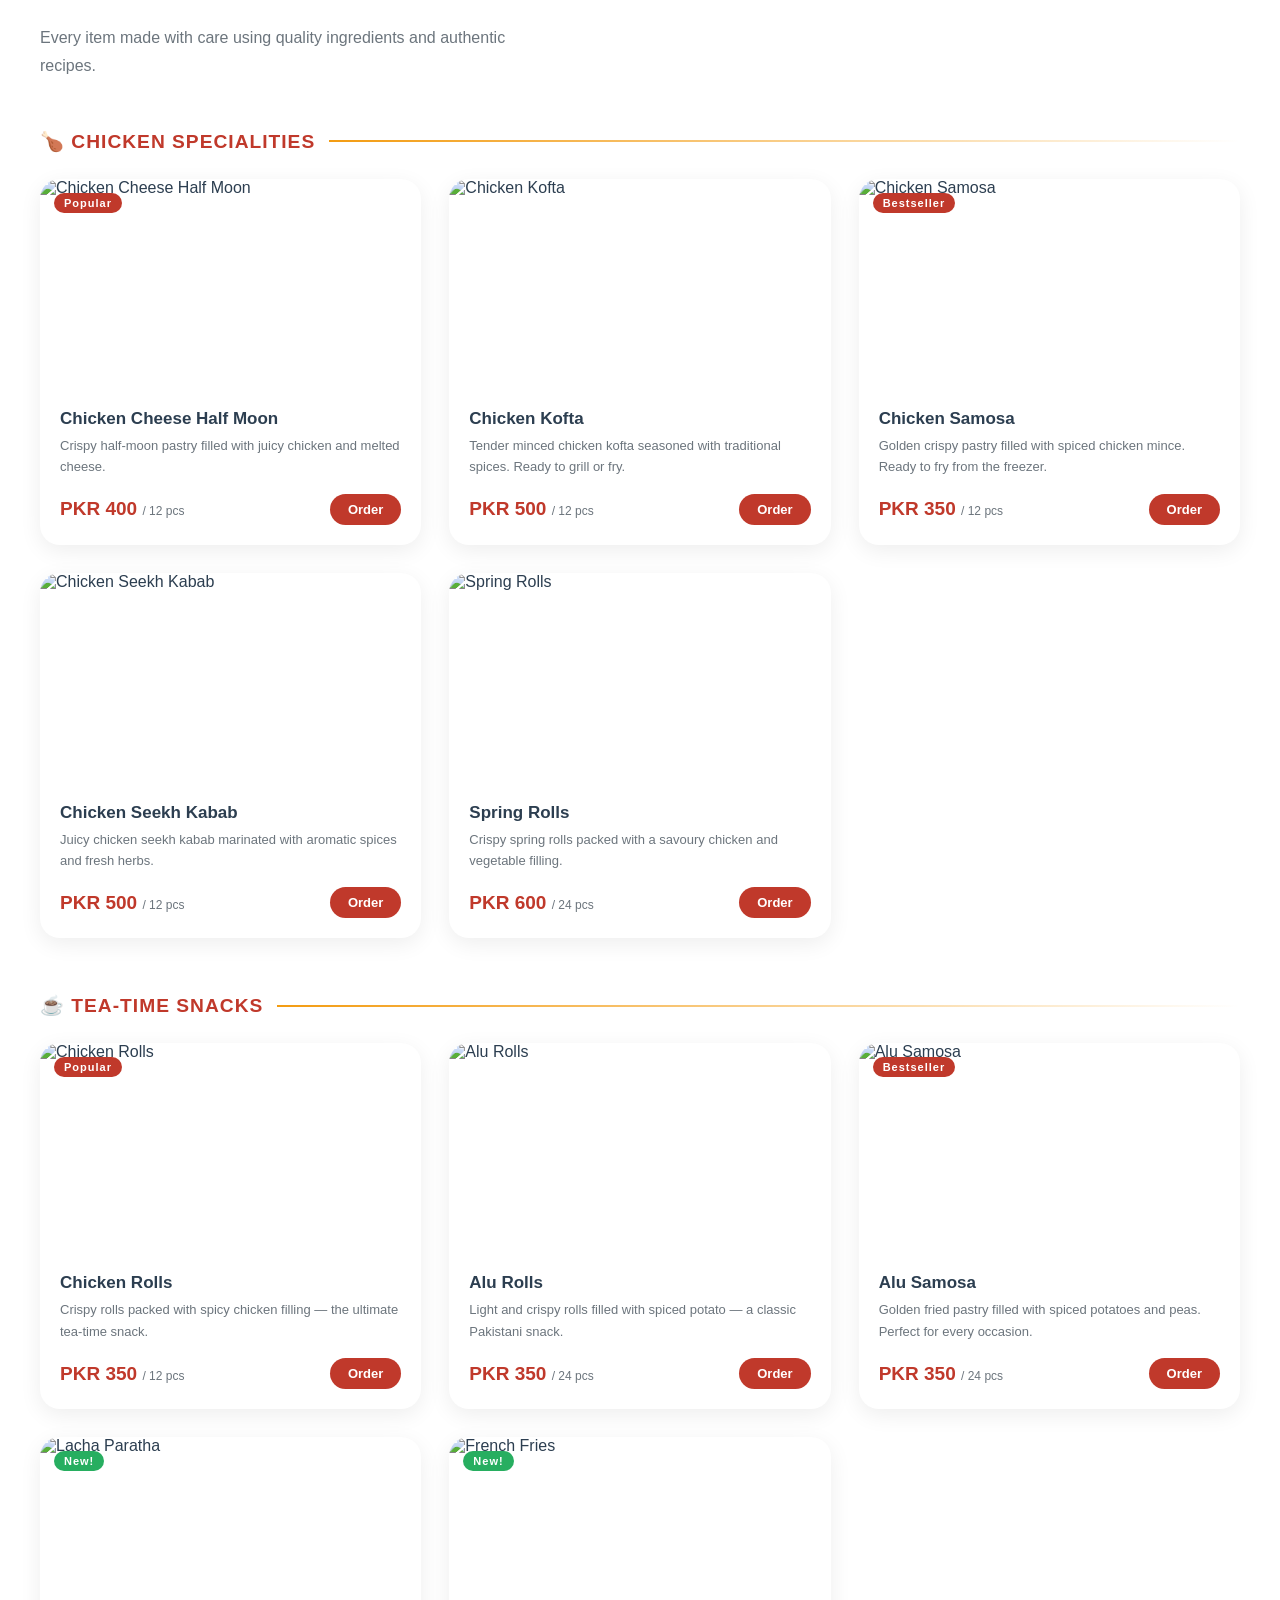
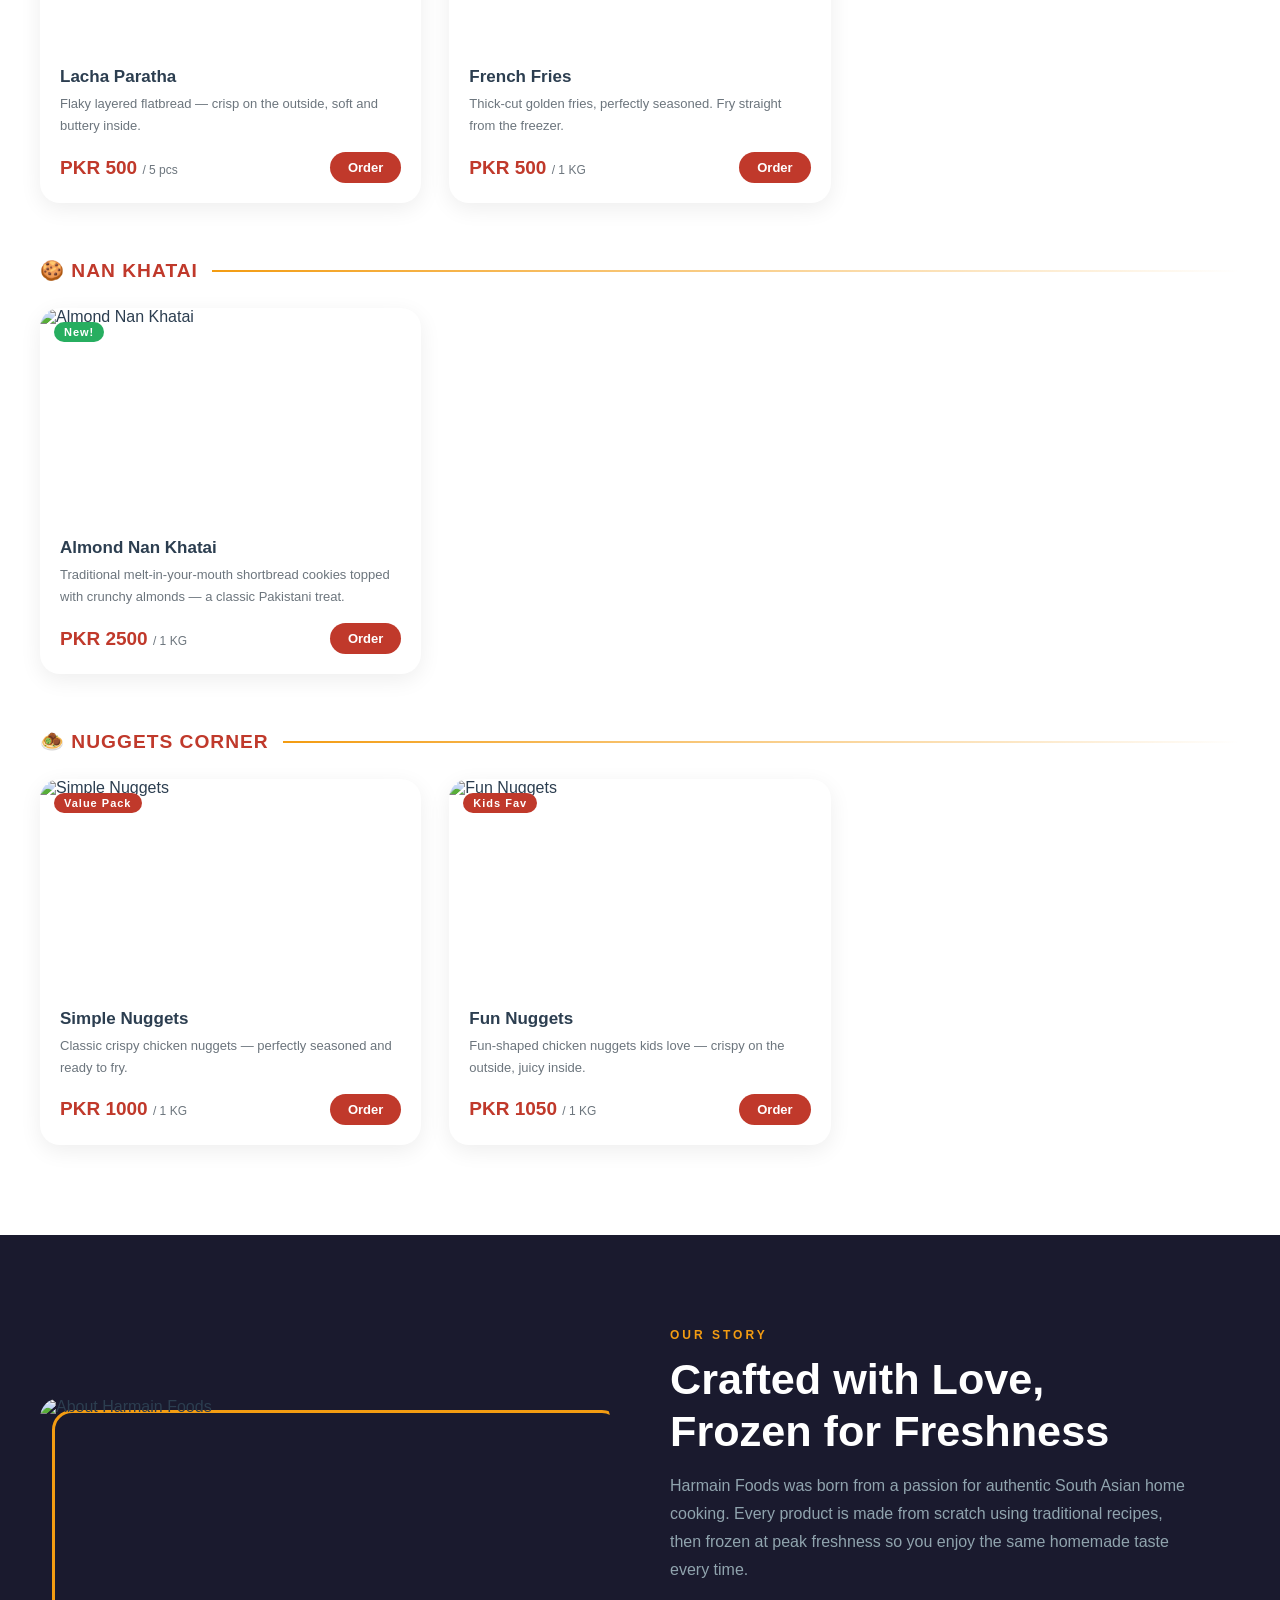
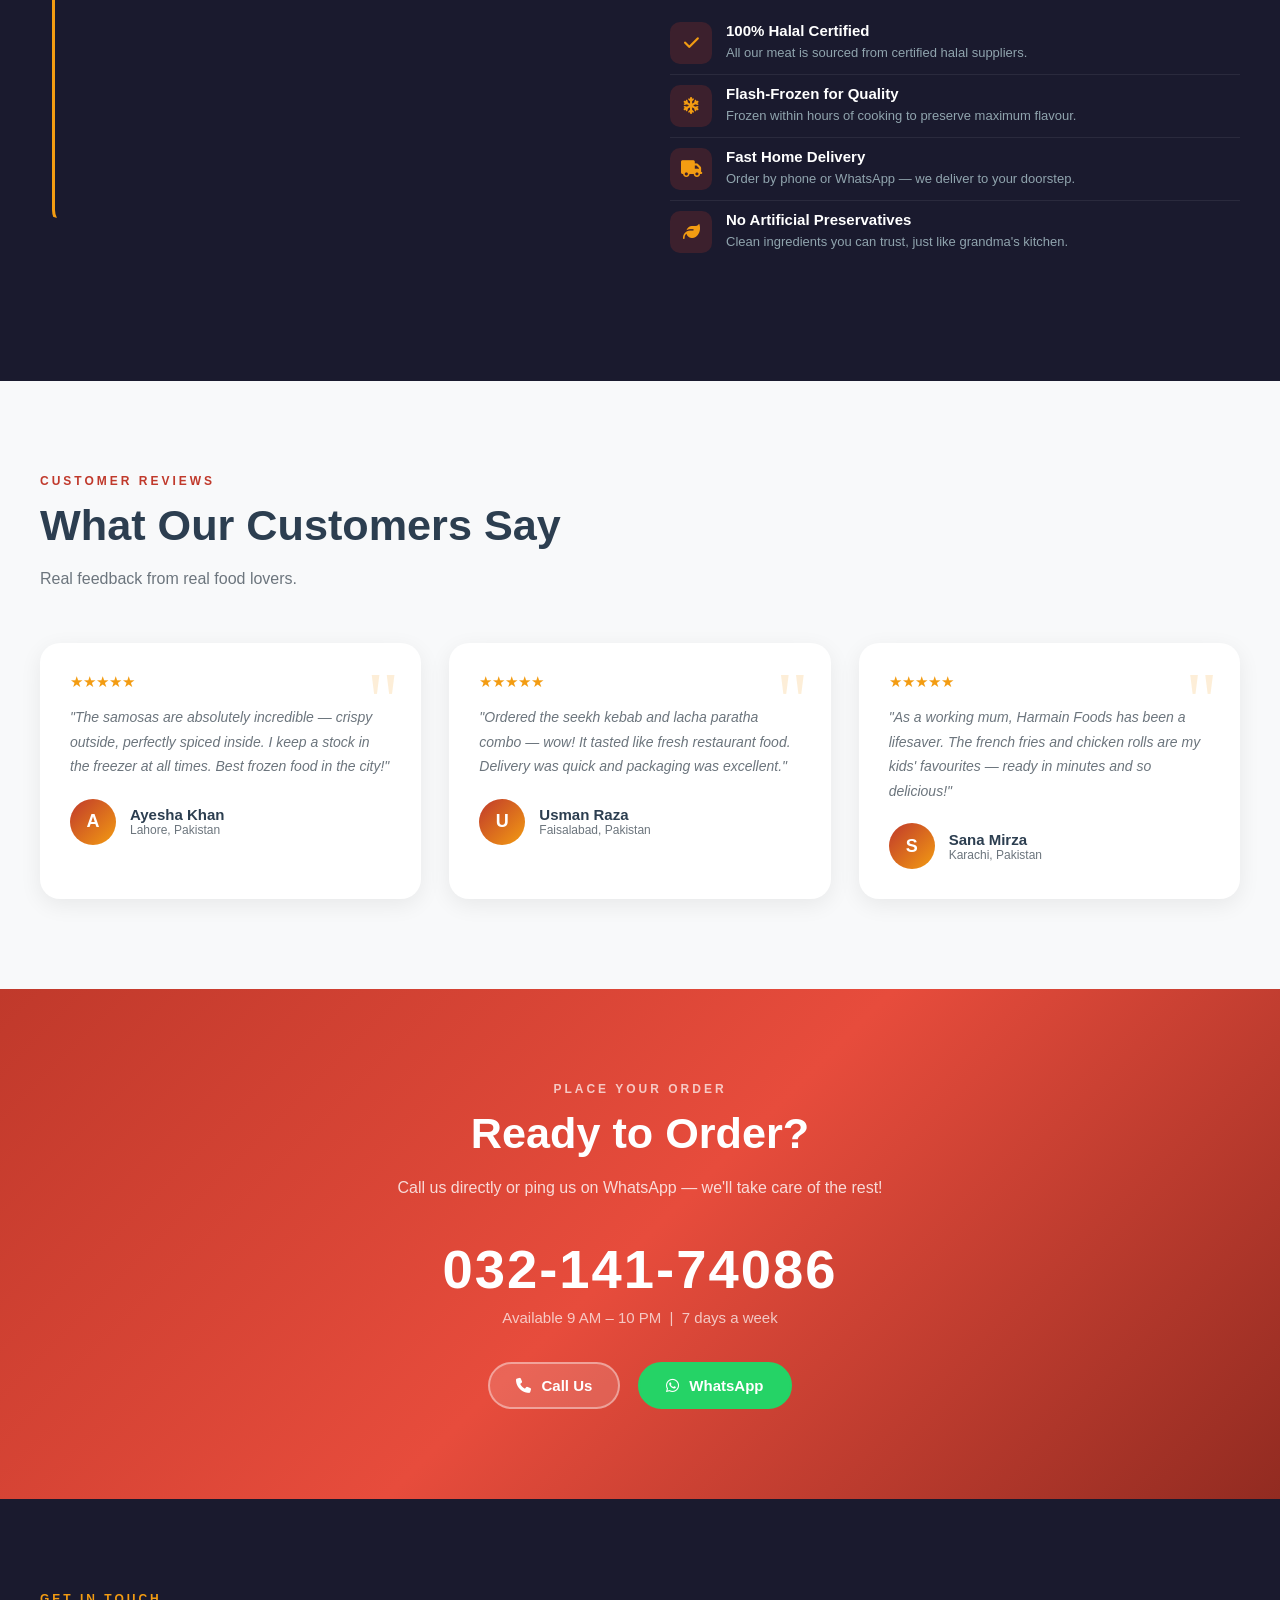
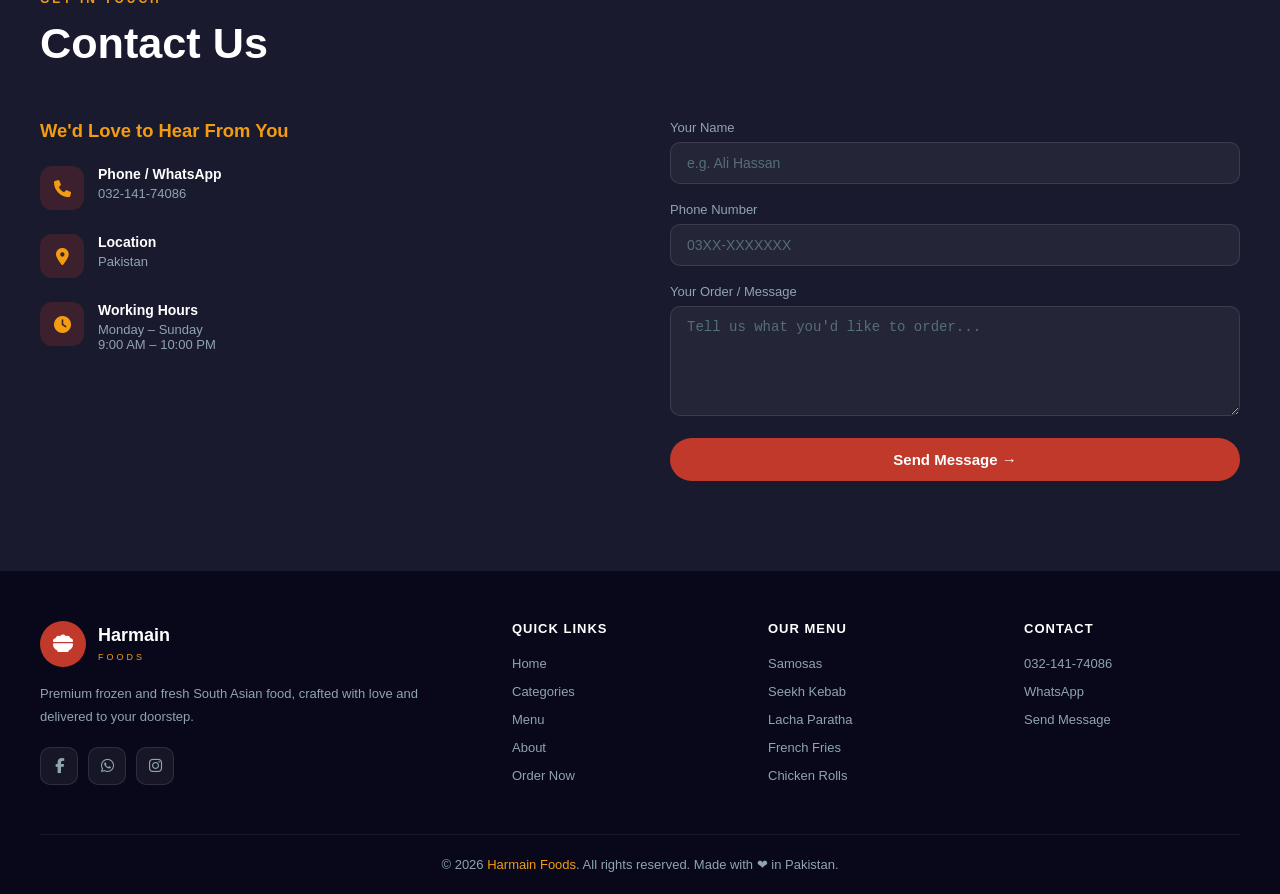
==== commit 826d44e8: "Add Nan Khatai menu section with Almond Nan Khatai https://claude.ai/code/session_016wodQNbZzqSLaeaW" ====
--- a/index-standalone.html
+++ b/index-standalone.html
@@ -609,6 +609,27 @@
       </div>
     </div>
 
+    <!-- NAN KHATAI -->
+    <div class="menu-category">
+      <h3 class="menu-cat-title">&#127850; Nan Khatai</h3>
+      <div class="menu-grid">
+        <div class="menu-card">
+          <div class="menu-img-wrap">
+            <img src="https://encrypted-tbn0.gstatic.com/images?q=tbn:ANd9GcTvxlZesxBMjWTP8z_7K88aO6coTthdjSVSJ9zO7h12gsWi8dmJjmBCV5I2&s=10" alt="Almond Nan Khatai" loading="lazy" style="object-fit:cover;width:100%;height:100%;"/>
+            <span class="menu-badge new">New!</span>
+          </div>
+          <div class="menu-body">
+            <div class="menu-name">Almond Nan Khatai</div>
+            <div class="menu-desc">Traditional melt-in-your-mouth shortbread cookies topped with crunchy almonds — a classic Pakistani treat.</div>
+            <div class="menu-footer">
+              <div class="menu-price">PKR 2500 <span>/ 1 KG</span></div>
+              <button class="btn-order" onclick="document.getElementById('order').scrollIntoView({behavior:'smooth'})">Order</button>
+            </div>
+          </div>
+        </div>
+      </div>
+    </div>
+
     <!-- NUGGETS CORNER -->
     <div class="menu-category">
       <h3 class="menu-cat-title">&#129478; Nuggets Corner</h3>
